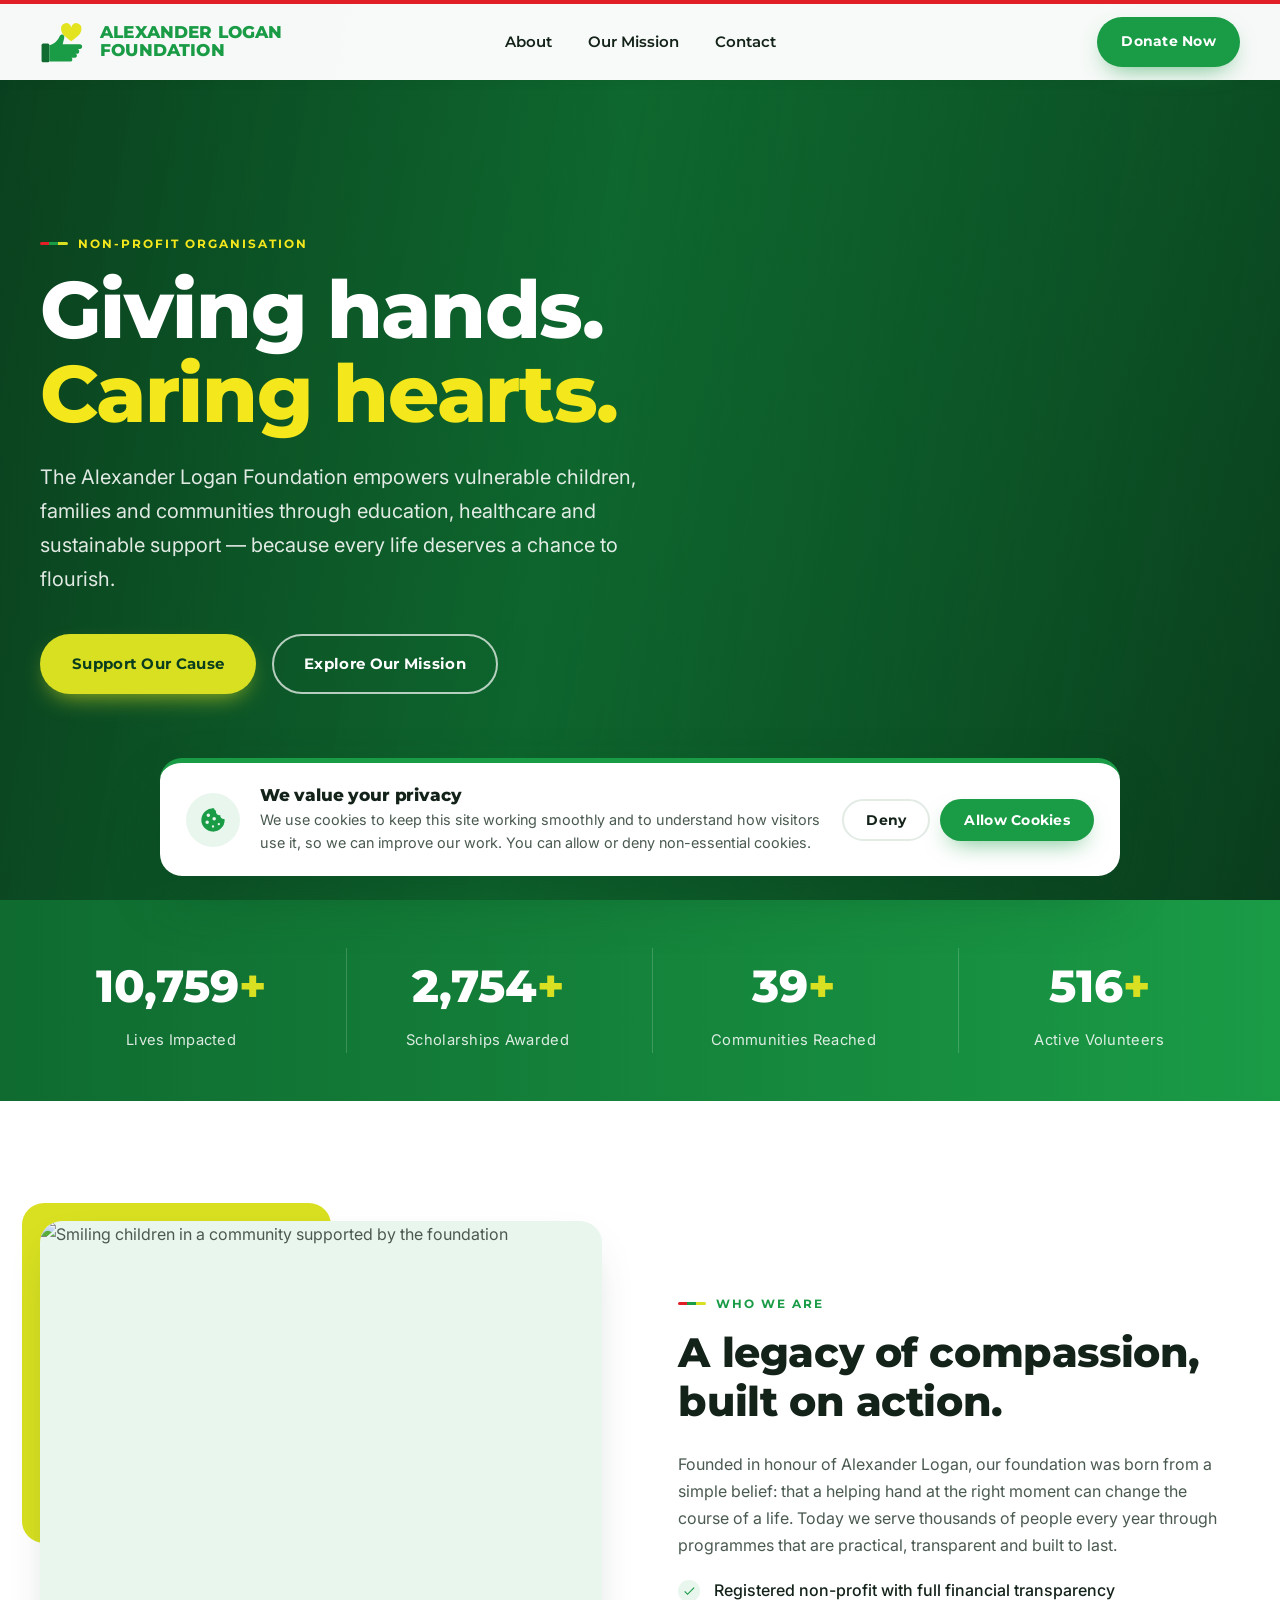
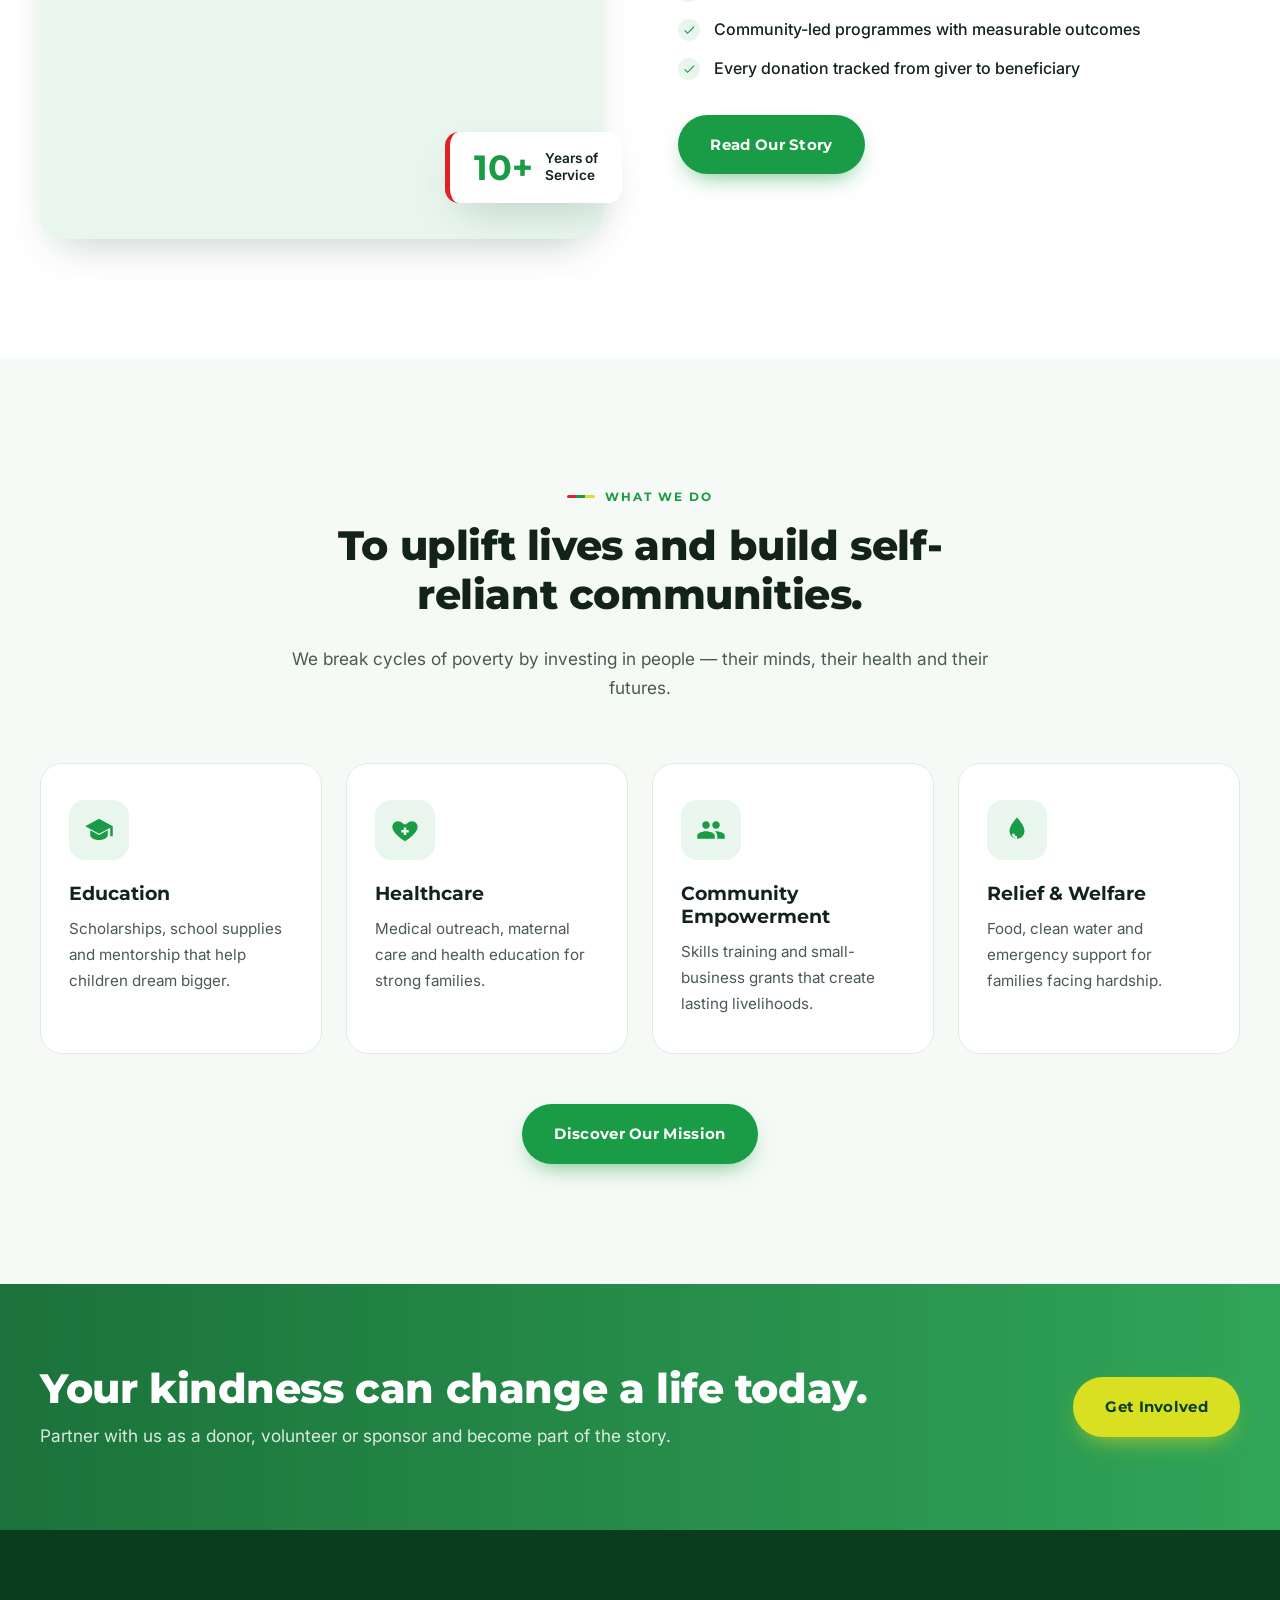
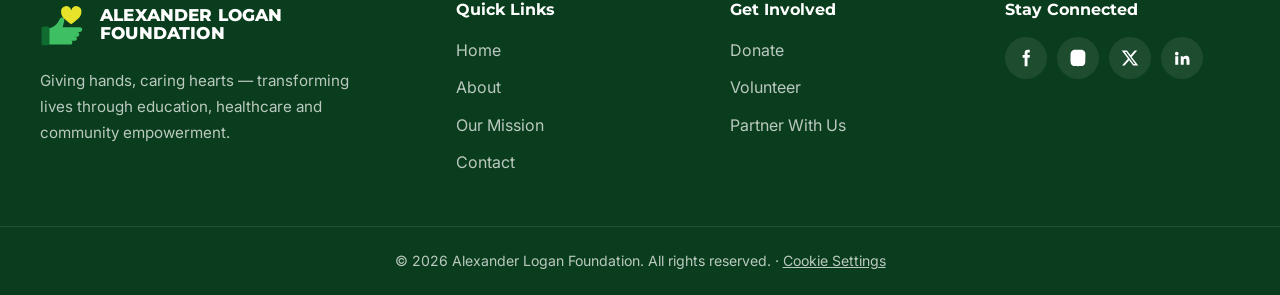
==== index.html @ 8c81e734 "Initial commit: Alexander Logan Foundation website Static NGO site with Home, About, Our Mission, Co" ====
<!DOCTYPE html>
<html lang="en">
<head>
  <meta charset="UTF-8" />
  <meta name="viewport" content="width=device-width, initial-scale=1.0" />
  <title>Alexander Logan Foundation | Giving Hands, Caring Hearts</title>
  <meta name="description" content="The Alexander Logan Foundation is a non-profit organisation committed to transforming lives through education, healthcare, and community empowerment." />
  <meta name="theme-color" content="#1a9b46" />
  <link rel="icon" type="image/svg+xml" href="assets/images/favicon.svg" />
  <link rel="preconnect" href="https://fonts.googleapis.com" />
  <link rel="preconnect" href="https://fonts.gstatic.com" crossorigin />
  <link href="https://fonts.googleapis.com/css2?family=Montserrat:wght@600;700;800&family=Inter:wght@400;500;600&display=swap" rel="stylesheet" />
  <link rel="stylesheet" href="css/style.css" />
</head>
<body>

  <!-- ============ NAVBAR ============ -->
  <header class="navbar" id="navbar">
    <div class="container nav-inner">
      <a href="index.html" class="brand" aria-label="Alexander Logan Foundation home">
        <svg class="brand-mark" viewBox="0 0 64 64" aria-hidden="true">
          <rect x="2" y="34" width="10" height="24" rx="2" fill="#0f6b30"/>
          <path d="M12 36c6-1 10-5 13-11 2-4 7-3 6 2l-2 8h22c4 0 4 6 0 6h-3c3 0 3 6 0 6h-3c3 0 3 5 0 5h-5c2 0 2 5-1 5H12z" fill="#1a9b46"/>
          <path d="M40 31c-9-6-13-10-13-15.5a6.5 6.5 0 0 1 13-2.2 6.5 6.5 0 0 1 13 2.2C53 21 49 25 40 31z" fill="#e3e320"/>
        </svg>
        <span class="brand-text"><span class="brand-line1">Alexander Logan</span><span class="brand-line2">Foundation</span></span>
      </a>
      <nav class="nav-links" id="navLinks" aria-label="Primary">
        <a href="about.html">About</a>
        <a href="mission.html">Our Mission</a>
        <a href="contact.html">Contact</a>
        <a href="donate.html" class="btn btn-primary btn-sm nav-cta nav-cta-mobile">Donate Now</a>
      </nav>
      <div class="nav-actions">
        <a href="donate.html" class="btn btn-primary btn-sm nav-cta">Donate Now</a>
      </div>
      <button class="nav-toggle" id="navToggle" aria-label="Open menu" aria-expanded="false" aria-controls="navLinks">
        <span></span><span></span><span></span>
      </button>
    </div>
  </header>

  <main>
    <!-- ============ HERO (full width) ============ -->
    <section class="hero" id="home">
      <div class="hero-bg" role="img" aria-label="Volunteers joining hands in a community"></div>
      <div class="hero-overlay"></div>
      <div class="container hero-content">
        <span class="eyebrow eyebrow-light">Non-Profit Organisation</span>
        <h1>Giving hands.<br /><span class="highlight">Caring hearts.</span></h1>
        <p class="hero-lead">
          The Alexander Logan Foundation empowers vulnerable children, families and communities
          through education, healthcare and sustainable support — because every life deserves a chance to flourish.
        </p>
        <div class="hero-actions">
          <a href="donate.html" class="btn btn-accent">Support Our Cause</a>
          <a href="mission.html" class="btn btn-ghost">Explore Our Mission</a>
        </div>
      </div>
      <a href="#intro" class="scroll-cue" aria-label="Scroll down"><span></span></a>
    </section>

    <!-- ============ IMPACT STRIP ============ -->
    <section class="impact">
      <div class="container impact-grid">
        <div class="stat"><span class="stat-num" data-count="12500">0</span><span class="stat-plus">+</span><p>Lives Impacted</p></div>
        <div class="stat"><span class="stat-num" data-count="3200">0</span><span class="stat-plus">+</span><p>Scholarships Awarded</p></div>
        <div class="stat"><span class="stat-num" data-count="45">0</span><span class="stat-plus">+</span><p>Communities Reached</p></div>
        <div class="stat"><span class="stat-num" data-count="600">0</span><span class="stat-plus">+</span><p>Active Volunteers</p></div>
      </div>
    </section>

    <!-- ============ ABOUT PREVIEW ============ -->
    <section class="section about" id="intro">
      <div class="container about-grid">
        <div class="about-media reveal">
          <img src="https://images.unsplash.com/photo-1509099836639-18ba1795216d?auto=format&fit=crop&w=1100&q=80" alt="Smiling children in a community supported by the foundation" loading="lazy" />
          <div class="about-badge"><strong>10+</strong><span>Years of<br />Service</span></div>
        </div>
        <div class="about-copy reveal">
          <span class="eyebrow">Who We Are</span>
          <h2>A legacy of compassion, built on action.</h2>
          <p>
            Founded in honour of Alexander Logan, our foundation was born from a simple belief: that a
            helping hand at the right moment can change the course of a life. Today we serve thousands
            of people every year through programmes that are practical, transparent and built to last.
          </p>
          <ul class="checklist">
            <li>Registered non-profit with full financial transparency</li>
            <li>Community-led programmes with measurable outcomes</li>
            <li>Every donation tracked from giver to beneficiary</li>
          </ul>
          <a href="about.html" class="btn btn-primary">Read Our Story</a>
        </div>
      </div>
    </section>

    <!-- ============ MISSION PREVIEW ============ -->
    <section class="section mission">
      <div class="container">
        <div class="section-head reveal">
          <span class="eyebrow">What We Do</span>
          <h2>To uplift lives and build self-reliant communities.</h2>
          <p>We break cycles of poverty by investing in people — their minds, their health and their futures.</p>
        </div>
        <div class="pillars">
          <article class="pillar reveal">
            <div class="pillar-icon"><svg viewBox="0 0 24 24" aria-hidden="true"><path d="M12 3 1 9l11 6 9-4.9V17h2V9L12 3zm-7 9.2V16c0 2.2 3.1 4 7 4s7-1.8 7-4v-3.8l-7 3.8-7-3.8z"/></svg></div>
            <h3>Education</h3>
            <p>Scholarships, school supplies and mentorship that help children dream bigger.</p>
          </article>
          <article class="pillar reveal">
            <div class="pillar-icon"><svg viewBox="0 0 24 24" aria-hidden="true"><path d="M12 21s-7.5-4.6-9.6-9.2C.9 8.5 3 5 6.5 5c2 0 3.5 1.1 4.3 2.4h2.4C14 6.1 15.5 5 17.5 5 21 5 23.1 8.5 21.6 11.8 19.5 16.4 12 21 12 21zm-1-11v2H9v2h2v2h2v-2h2v-2h-2v-2h-2z"/></svg></div>
            <h3>Healthcare</h3>
            <p>Medical outreach, maternal care and health education for strong families.</p>
          </article>
          <article class="pillar reveal">
            <div class="pillar-icon"><svg viewBox="0 0 24 24" aria-hidden="true"><path d="M16 11c1.7 0 3-1.3 3-3s-1.3-3-3-3-3 1.3-3 3 1.3 3 3 3zm-8 0c1.7 0 3-1.3 3-3S9.7 5 8 5 5 6.3 5 8s1.3 3 3 3zm0 2c-2.3 0-7 1.2-7 3.5V19h14v-2.5C15 14.2 10.3 13 8 13zm8 0c-.3 0-.6 0-1 .1 1.2.8 2 1.9 2 3.4V19h6v-2.5c0-2.3-4.7-3.5-7-3.5z"/></svg></div>
            <h3>Community Empowerment</h3>
            <p>Skills training and small-business grants that create lasting livelihoods.</p>
          </article>
          <article class="pillar reveal">
            <div class="pillar-icon"><svg viewBox="0 0 24 24" aria-hidden="true"><path d="M12 2C8 6.5 6 9.9 6 13a6 6 0 0 0 12 0c0-3.1-2-6.5-6-11zm0 17a4 4 0 0 1-4-4h2a2 2 0 0 0 2 2v2z"/></svg></div>
            <h3>Relief &amp; Welfare</h3>
            <p>Food, clean water and emergency support for families facing hardship.</p>
          </article>
        </div>
        <div class="center-action reveal">
          <a href="mission.html" class="btn btn-primary">Discover Our Mission</a>
        </div>
      </div>
    </section>

    <!-- ============ CTA BANNER ============ -->
    <section class="cta-banner">
      <div class="container cta-inner reveal">
        <div>
          <h2>Your kindness can change a life today.</h2>
          <p>Partner with us as a donor, volunteer or sponsor and become part of the story.</p>
        </div>
        <a href="contact.html" class="btn btn-accent">Get Involved</a>
      </div>
    </section>
  </main>

  <!-- ============ FOOTER ============ -->
  <footer class="footer">
    <div class="container footer-grid">
      <div class="footer-brand">
        <a href="index.html" class="brand brand-footer">
          <svg class="brand-mark" viewBox="0 0 64 64" aria-hidden="true">
            <rect x="2" y="34" width="10" height="24" rx="2" fill="#0f6b30"/>
            <path d="M12 36c6-1 10-5 13-11 2-4 7-3 6 2l-2 8h22c4 0 4 6 0 6h-3c3 0 3 6 0 6h-3c3 0 3 5 0 5h-5c2 0 2 5-1 5H12z" fill="#3fbf63"/>
            <path d="M40 31c-9-6-13-10-13-15.5a6.5 6.5 0 0 1 13-2.2 6.5 6.5 0 0 1 13 2.2C53 21 49 25 40 31z" fill="#e6e32a"/>
          </svg>
          <span class="brand-text"><span class="brand-line1">Alexander Logan</span><span class="brand-line2">Foundation</span></span>
        </a>
        <p>Giving hands, caring hearts — transforming lives through education, healthcare and community empowerment.</p>
      </div>
      <div>
        <h4>Quick Links</h4>
        <ul>
          <li><a href="index.html">Home</a></li>
          <li><a href="about.html">About</a></li>
          <li><a href="mission.html">Our Mission</a></li>
          <li><a href="contact.html">Contact</a></li>
        </ul>
      </div>
      <div>
        <h4>Get Involved</h4>
        <ul>
          <li><a href="donate.html">Donate</a></li>
          <li><a href="contact.html">Volunteer</a></li>
          <li><a href="contact.html">Partner With Us</a></li>
        </ul>
      </div>
      <div>
        <h4>Stay Connected</h4>
        <div class="socials">
          <a href="#" aria-label="Facebook"><svg viewBox="0 0 24 24"><path d="M14 8V6c0-.8.2-1.3 1.4-1.3H17V1.2C16.7 1.1 15.6 1 14.4 1 11.9 1 10.2 2.5 10.2 5.3V8H7.5v3.6h2.7V23H14V11.6h2.8l.4-3.6H14z"/></svg></a>
          <a href="#" aria-label="Instagram"><svg viewBox="0 0 24 24"><path d="M12 7a5 5 0 1 0 0 10 5 5 0 0 0 0-10zm0 8.2a3.2 3.2 0 1 1 0-6.4 3.2 3.2 0 0 1 0 6.4zM17.3 5.5a1.2 1.2 0 1 0 0 2.4 1.2 1.2 0 0 0 0-2.4zM21.9 7c-.1-1.6-.4-3-1.6-4.2S17.6 1.2 16 1.1C14.4 1 9.6 1 8 1.1 6.4 1.2 5 1.5 3.8 2.7S2.2 5.4 2.1 7C2 8.6 2 15.4 2.1 17c.1 1.6.4 3 1.6 4.2s2.6 1.5 4.2 1.6c1.6.1 6.4.1 8 0 1.6-.1 3-.4 4.2-1.6s1.5-2.6 1.6-4.2c.1-1.6.1-8.4.2-10z"/></svg></a>
          <a href="#" aria-label="X (Twitter)"><svg viewBox="0 0 24 24"><path d="M18.2 2h3.4l-7.4 8.5L23 22h-6.8l-5.3-7-6.1 7H1.4l7.9-9.1L1 2h7l4.8 6.4L18.2 2zm-1.2 18h1.9L7.1 3.9H5.1L17 20z"/></svg></a>
          <a href="#" aria-label="LinkedIn"><svg viewBox="0 0 24 24"><path d="M4.98 3.5a2.5 2.5 0 1 1 0 5 2.5 2.5 0 0 1 0-5zM3 9.5h4V21H3V9.5zm6.5 0h3.8v1.6h.1c.5-1 1.8-2 3.8-2 4 0 4.8 2.6 4.8 6V21h-4v-5.2c0-1.2 0-2.8-1.7-2.8s-2 1.3-2 2.7V21h-4V9.5z"/></svg></a>
        </div>
      </div>
    </div>
    <div class="footer-bottom">
      <div class="container"><p>&copy; <span id="year"></span> Alexander Logan Foundation. All rights reserved.</p></div>
    </div>
  </footer>

  <script src="js/main.js"></script>
</body>
</html>
---- css/style.css ----
/* =========================================================
   Alexander Logan Foundation — brand stylesheet
   Brand: green (hand), lime-yellow (heart), red (accent)
   ========================================================= */
:root {
  --green: #1a9b46;
  --green-dark: #0f6b30;
  --green-deep: #0a3d1d;
  --green-soft: #e9f6ee;
  --lime: #d9e021;
  --lime-bright: #f4e81c;
  --red: #e01f26;

  --ink: #14231a;
  --text: #4a5a50;
  --muted: #7b8a80;
  --line: #e3ebe5;
  --bg: #ffffff;
  --bg-alt: #f6faf7;

  --radius: 14px;
  --radius-lg: 22px;
  --shadow-sm: 0 2px 10px rgba(10, 61, 29, .06);
  --shadow: 0 18px 45px -18px rgba(10, 61, 29, .28);

  --font-head: "Montserrat", system-ui, sans-serif;
  --font-body: "Inter", system-ui, sans-serif;
  --nav-h: 80px;
}

*,
*::before,
*::after { box-sizing: border-box; }

html { scroll-behavior: smooth; scroll-padding-top: var(--nav-h); }

body {
  margin: 0;
  font-family: var(--font-body);
  font-size: 1rem;
  line-height: 1.7;
  color: var(--text);
  background: var(--bg);
  -webkit-font-smoothing: antialiased;
  overflow-x: hidden;
}

img { max-width: 100%; display: block; }
a { color: inherit; text-decoration: none; }

h1, h2, h3, h4 {
  font-family: var(--font-head);
  color: var(--ink);
  line-height: 1.2;
  margin: 0 0 .6em;
}
h2 { font-size: clamp(1.8rem, 3.2vw, 2.6rem); font-weight: 800; letter-spacing: -.01em; }
h3 { font-size: 1.2rem; font-weight: 700; }
p { margin: 0 0 1.1em; }

.container { width: min(1200px, 100% - 40px); margin-inline: auto; }

.section { padding: clamp(70px, 10vw, 120px) 0; }

.eyebrow {
  display: inline-flex;
  align-items: center;
  gap: 10px;
  font-family: var(--font-head);
  font-size: .78rem;
  font-weight: 700;
  letter-spacing: .16em;
  text-transform: uppercase;
  color: var(--green);
  margin-bottom: 14px;
}
.eyebrow::before {
  content: "";
  width: 28px; height: 3px;
  border-radius: 3px;
  background: linear-gradient(90deg, var(--red) 0 33%, var(--green) 33% 66%, var(--lime) 66%);
}
.eyebrow-light { color: var(--lime-bright); }

/* ---------- Buttons ---------- */
.btn {
  display: inline-flex;
  align-items: center;
  justify-content: center;
  gap: 8px;
  padding: 15px 30px;
  border-radius: 50px;
  font-family: var(--font-head);
  font-weight: 700;
  font-size: .95rem;
  letter-spacing: .02em;
  border: 2px solid transparent;
  cursor: pointer;
  transition: transform .2s ease, box-shadow .2s ease, background .2s ease, color .2s ease;
}
.btn:hover { transform: translateY(-2px); }
.btn-primary { background: var(--green); color: #fff; box-shadow: 0 10px 24px -10px rgba(26,155,70,.7); }
.btn-primary:hover { background: var(--green-dark); }
.btn-accent { background: var(--lime); color: var(--green-deep); box-shadow: 0 10px 24px -10px rgba(217,224,33,.8); }
.btn-accent:hover { background: var(--lime-bright); }
.btn-ghost { border-color: rgba(255,255,255,.7); color: #fff; }
.btn-ghost:hover { background: #fff; color: var(--green-dark); }
.btn-sm { padding: 11px 22px; font-size: .85rem; }
.btn-block { width: 100%; }

/* ---------- Navbar ---------- */
.navbar {
  position: fixed;
  inset: 0 0 auto 0;
  z-index: 100;
  height: var(--nav-h);
  background: rgba(255,255,255,.97);
  border-top: 4px solid var(--red);
  box-shadow: var(--shadow-sm);
  transition: height .3s ease, box-shadow .3s ease;
}
.navbar.scrolled { --nav-h: 70px; box-shadow: 0 6px 24px rgba(10,61,29,.1); }
.nav-inner {
  height: 100%;
  display: grid;
  grid-template-columns: 1fr auto 1fr;
  align-items: center;
  gap: 24px;
}
.nav-inner .brand { justify-self: start; }
.nav-actions { justify-self: end; display: flex; align-items: center; }
.nav-cta-mobile { display: none; }

.brand { display: flex; align-items: center; gap: 10px; }
.brand-mark { width: 50px; height: 50px; flex-shrink: 0; }
.brand-text { display: flex; flex-direction: column; line-height: 1.05; }
.brand-line1, .brand-line2 {
  font-family: var(--font-head);
  font-weight: 800;
  text-transform: uppercase;
  color: var(--green);
  letter-spacing: .01em;
}
.brand-line1 { font-size: 1.05rem; }
.brand-line2 { font-size: 1.05rem; }

.nav-links { display: flex; align-items: center; gap: 36px; }
.nav-links a:not(.btn) {
  position: relative;
  font-family: var(--font-head);
  font-weight: 600;
  font-size: .95rem;
  color: var(--ink);
  padding: 6px 0;
  transition: color .2s ease;
}
.nav-links a:not(.btn)::after {
  content: "";
  position: absolute;
  left: 0; bottom: -2px;
  width: 100%; height: 3px;
  border-radius: 3px;
  background: var(--lime);
  transform: scaleX(0);
  transform-origin: left;
  transition: transform .25s ease;
}
.nav-links a:not(.btn):hover,
.nav-links a.active { color: var(--green); }
.nav-links a:not(.btn):hover::after,
.nav-links a.active::after { transform: scaleX(1); }

.nav-toggle {
  display: none;
  width: 44px; height: 44px;
  border: 0;
  background: transparent;
  cursor: pointer;
  flex-direction: column;
  justify-content: center;
  gap: 6px;
  padding: 10px;
}
.nav-toggle span {
  display: block;
  height: 2.5px;
  border-radius: 2px;
  background: var(--green-dark);
  transition: transform .3s ease, opacity .3s ease;
}
.nav-toggle.open span:nth-child(1) { transform: translateY(8.5px) rotate(45deg); }
.nav-toggle.open span:nth-child(2) { opacity: 0; }
.nav-toggle.open span:nth-child(3) { transform: translateY(-8.5px) rotate(-45deg); }

/* ---------- Hero (full width) ---------- */
.hero {
  position: relative;
  width: 100%;
  min-height: 100vh;
  min-height: 100svh;
  display: flex;
  align-items: center;
  padding: calc(var(--nav-h) + 40px) 0 100px;
  overflow: hidden;
  color: #fff;
  background: var(--green-deep);
}
.hero-bg {
  position: absolute;
  inset: 0;
  background:
    url("https://images.unsplash.com/photo-1488521787991-ed7bbaae773c?auto=format&fit=crop&w=2000&q=80") center / cover no-repeat,
    linear-gradient(135deg, var(--green-dark), var(--green-deep));
  transform: scale(1.06);
  animation: heroZoom 18s ease-out forwards;
}
@keyframes heroZoom { to { transform: scale(1); } }
.hero-overlay {
  position: absolute;
  inset: 0;
  background:
    linear-gradient(100deg, rgba(10,61,29,.94) 0%, rgba(15,107,48,.78) 45%, rgba(10,61,29,.35) 100%);
}
.hero-content { position: relative; z-index: 2; max-width: 1200px; }
.hero h1 {
  color: #fff;
  font-size: clamp(2.6rem, 6.5vw, 5rem);
  font-weight: 800;
  letter-spacing: -.02em;
  line-height: 1.05;
  margin-bottom: 24px;
  max-width: 14ch;
}
.hero .highlight {
  color: var(--lime-bright);
}
.hero-lead {
  font-size: clamp(1.05rem, 1.6vw, 1.25rem);
  max-width: 600px;
  color: rgba(255,255,255,.88);
  margin-bottom: 38px;
}
.hero-actions { display: flex; flex-wrap: wrap; gap: 16px; }

.scroll-cue {
  position: absolute;
  bottom: 30px; left: 50%;
  transform: translateX(-50%);
  z-index: 2;
  width: 28px; height: 46px;
  border: 2px solid rgba(255,255,255,.7);
  border-radius: 20px;
}
.scroll-cue span {
  position: absolute;
  top: 8px; left: 50%;
  width: 4px; height: 8px;
  margin-left: -2px;
  border-radius: 4px;
  background: var(--lime);
  animation: scrollDot 1.8s infinite;
}
@keyframes scrollDot {
  0% { opacity: 0; transform: translateY(0); }
  40% { opacity: 1; }
  100% { opacity: 0; transform: translateY(16px); }
}

/* ---------- Impact strip ---------- */
.impact {
  background: var(--green);
  background-image: linear-gradient(90deg, var(--green-dark), var(--green));
  color: #fff;
  padding: 48px 0;
}
.impact-grid { display: grid; grid-template-columns: repeat(4, 1fr); gap: 24px; text-align: center; }
.stat-num, .stat-plus {
  font-family: var(--font-head);
  font-weight: 800;
  font-size: clamp(2rem, 4vw, 2.8rem);
  color: #fff;
}
.stat-plus { color: var(--lime); }
.stat p { margin: 4px 0 0; font-size: .92rem; color: rgba(255,255,255,.85); letter-spacing: .02em; }
.stat + .stat { border-left: 1px solid rgba(255,255,255,.18); }

/* ---------- About ---------- */
.about-grid {
  display: grid;
  grid-template-columns: 1fr 1fr;
  gap: clamp(40px, 6vw, 90px);
  align-items: center;
}
.about-media { position: relative; }
.about-media img {
  width: 100%;
  aspect-ratio: 4 / 4.4;
  object-fit: cover;
  border-radius: var(--radius-lg);
  box-shadow: var(--shadow);
  background: var(--green-soft);
}
.about-media::before {
  content: "";
  position: absolute;
  inset: -18px auto auto -18px;
  width: 55%; height: 55%;
  border-radius: var(--radius-lg);
  background: var(--lime);
  z-index: -1;
}
.about-badge {
  position: absolute;
  right: -20px; bottom: 36px;
  display: flex;
  align-items: center;
  gap: 12px;
  padding: 18px 24px;
  background: #fff;
  border-radius: var(--radius);
  box-shadow: var(--shadow);
  border-left: 5px solid var(--red);
}
.about-badge strong { font-family: var(--font-head); font-size: 2.2rem; color: var(--green); line-height: 1; }
.about-badge span { font-size: .85rem; font-weight: 600; color: var(--ink); line-height: 1.3; }

.checklist { list-style: none; padding: 0; margin: 8px 0 32px; }
.checklist li {
  position: relative;
  padding-left: 36px;
  margin-bottom: 12px;
  color: var(--ink);
  font-weight: 500;
}
.checklist li::before {
  content: "";
  position: absolute;
  left: 0; top: 3px;
  width: 22px; height: 22px;
  border-radius: 50%;
  background: var(--green-soft) url("data:image/svg+xml,%3Csvg xmlns='http://www.w3.org/2000/svg' viewBox='0 0 24 24'%3E%3Cpath fill='%231a9b46' d='M9.5 16.2 5.3 12l-1.4 1.4 5.6 5.6 12-12-1.4-1.4z'/%3E%3C/svg%3E") center / 14px no-repeat;
}

/* ---------- Mission ---------- */
.mission { background: var(--bg-alt); }
.section-head { max-width: 720px; margin: 0 auto 60px; text-align: center; }
.section-head .eyebrow { justify-content: center; }
.section-head p { font-size: 1.08rem; }

.pillars { display: grid; grid-template-columns: repeat(4, 1fr); gap: 24px; }
.pillar {
  position: relative;
  padding: 36px 28px;
  background: #fff;
  border: 1px solid var(--line);
  border-radius: var(--radius-lg);
  transition: transform .3s ease, box-shadow .3s ease, border-color .3s ease;
  overflow: hidden;
}
.pillar::after {
  content: "";
  position: absolute;
  left: 0; right: 0; bottom: 0;
  height: 4px;
  background: linear-gradient(90deg, var(--green), var(--lime));
  transform: scaleX(0);
  transform-origin: left;
  transition: transform .35s ease;
}
.pillar:hover { transform: translateY(-8px); box-shadow: var(--shadow); border-color: transparent; }
.pillar:hover::after { transform: scaleX(1); }
.pillar-icon {
  width: 60px; height: 60px;
  display: grid;
  place-items: center;
  border-radius: 16px;
  background: var(--green-soft);
  margin-bottom: 22px;
  transition: background .3s ease;
}
.pillar-icon svg { width: 30px; height: 30px; fill: var(--green); transition: fill .3s ease; }
.pillar:hover .pillar-icon { background: var(--green); }
.pillar:hover .pillar-icon svg { fill: var(--lime); }
.pillar p { margin: 0; font-size: .95rem; }

.vision {
  margin-top: 60px;
  display: grid;
  grid-template-columns: 1fr auto 1fr;
  gap: 40px;
  align-items: center;
  padding: 44px 50px;
  border-radius: var(--radius-lg);
  background: var(--green-deep);
  background-image: radial-gradient(circle at 100% 0%, rgba(217,224,33,.18), transparent 50%);
  color: rgba(255,255,255,.85);
}
.vision h4 { color: var(--lime); font-size: 1.05rem; text-transform: uppercase; letter-spacing: .1em; }
.vision p { margin: 0; font-size: 1.1rem; }
.vision-divider { width: 1px; height: 80px; background: rgba(255,255,255,.2); }

/* ---------- CTA banner ---------- */
.cta-banner {
  position: relative;
  padding: 80px 0;
  background:
    linear-gradient(90deg, rgba(15,107,48,.95), rgba(26,155,70,.9)),
    url("https://images.unsplash.com/photo-1593113598332-cd288d649433?auto=format&fit=crop&w=1800&q=80") center / cover;
  color: #fff;
}
.cta-inner { display: flex; align-items: center; justify-content: space-between; gap: 30px; }
.cta-banner h2 { color: #fff; margin-bottom: 8px; }
.cta-banner p { margin: 0; color: rgba(255,255,255,.85); font-size: 1.08rem; }

/* ---------- Contact ---------- */
.contact-grid {
  display: grid;
  grid-template-columns: 1fr 1.1fr;
  gap: clamp(40px, 6vw, 80px);
  align-items: start;
}
.info-list { list-style: none; padding: 0; margin: 30px 0 0; display: grid; gap: 22px; }
.info-list li { display: flex; gap: 18px; align-items: flex-start; }
.info-icon {
  flex-shrink: 0;
  width: 52px; height: 52px;
  display: grid;
  place-items: center;
  border-radius: 14px;
  background: var(--green-soft);
}
.info-icon svg { width: 24px; height: 24px; fill: var(--green); }
.info-list strong { display: block; font-family: var(--font-head); color: var(--ink); }
.info-list a, .info-list span { color: var(--text); word-break: break-word; }
.info-list a:hover { color: var(--green); }

.contact-form {
  padding: clamp(28px, 4vw, 44px);
  background: #fff;
  border-radius: var(--radius-lg);
  box-shadow: var(--shadow);
  border-top: 5px solid var(--green);
}
.contact-form h3 { font-size: 1.4rem; margin-bottom: 24px; }
.form-row { display: grid; grid-template-columns: 1fr 1fr; gap: 18px; }
.field { margin-bottom: 18px; }
.field label {
  display: block;
  margin-bottom: 7px;
  font-size: .85rem;
  font-weight: 600;
  color: var(--ink);
}
.field input,
.field select,
.field textarea {
  width: 100%;
  padding: 14px 16px;
  font: inherit;
  font-size: .95rem;
  color: var(--ink);
  background: var(--bg-alt);
  border: 1.5px solid var(--line);
  border-radius: 10px;
  transition: border-color .2s ease, box-shadow .2s ease, background .2s ease;
}
.field textarea { resize: vertical; }
.field input:focus,
.field select:focus,
.field textarea:focus {
  outline: none;
  border-color: var(--green);
  background: #fff;
  box-shadow: 0 0 0 4px rgba(26,155,70,.12);
}
.field.error input,
.field.error textarea { border-color: var(--red); box-shadow: 0 0 0 4px rgba(224,31,38,.1); }
.form-status { margin: 14px 0 0; font-size: .92rem; font-weight: 600; text-align: center; min-height: 1.4em; }
.form-status.success { color: var(--green); }
.form-status.fail { color: var(--red); }

/* ---------- Footer ---------- */
.footer { background: var(--green-deep); color: rgba(255,255,255,.72); padding-top: 70px; }
.footer-grid {
  display: grid;
  grid-template-columns: 1.6fr 1fr 1fr 1fr;
  gap: 40px;
  padding-bottom: 50px;
}
.brand-footer .brand-line1,
.brand-footer .brand-line2 { color: #fff; }
.footer-brand p { margin-top: 18px; max-width: 320px; font-size: .95rem; }
.footer h4 { color: #fff; font-size: 1rem; margin-bottom: 18px; }
.footer ul { list-style: none; padding: 0; margin: 0; display: grid; gap: 10px; }
.footer ul a { transition: color .2s ease; }
.footer ul a:hover { color: var(--lime); }
.socials { display: flex; gap: 10px; }
.socials a {
  width: 42px; height: 42px;
  display: grid;
  place-items: center;
  border-radius: 50%;
  background: rgba(255,255,255,.08);
  transition: background .2s ease, transform .2s ease;
}
.socials svg { width: 18px; height: 18px; fill: #fff; }
.socials a:hover { background: var(--green); transform: translateY(-3px); }
.footer-bottom { border-top: 1px solid rgba(255,255,255,.1); padding: 22px 0; font-size: .88rem; text-align: center; }
.footer-bottom p { margin: 0; }

/* ---------- Shared helpers ---------- */
.bg-alt { background: var(--bg-alt); }
.section-tight { padding: clamp(50px, 7vw, 80px) 0; }
.center-action { text-align: center; margin-top: 50px; }

/* ---------- Page hero (subpages, full width) ---------- */
.page-hero {
  position: relative;
  width: 100%;
  min-height: 62vh;
  display: flex;
  align-items: center;
  padding: calc(var(--nav-h) + 60px) 0 80px;
  color: #fff;
  background:
    linear-gradient(100deg, rgba(10,61,29,.93) 0%, rgba(15,107,48,.8) 50%, rgba(10,61,29,.45) 100%),
    var(--hero-img, none) center / cover no-repeat,
    var(--green-deep);
  overflow: hidden;
}
.page-hero::after {
  content: "";
  position: absolute;
  left: 0; right: 0; bottom: 0;
  height: 6px;
  background: linear-gradient(90deg, var(--green) 0 50%, var(--lime) 50% 85%, var(--red) 85%);
}
.page-hero-content { position: relative; }
.page-hero h1 {
  color: #fff;
  font-size: clamp(2.4rem, 5.5vw, 4.2rem);
  font-weight: 800;
  letter-spacing: -.02em;
  margin-bottom: 14px;
}
.page-hero p { max-width: 620px; font-size: clamp(1.05rem, 1.6vw, 1.2rem); color: rgba(255,255,255,.88); margin: 0; }
.breadcrumb {
  display: flex;
  gap: 10px;
  margin-bottom: 18px;
  font-family: var(--font-head);
  font-size: .85rem;
  font-weight: 600;
  letter-spacing: .04em;
  color: rgba(255,255,255,.7);
}
.breadcrumb a { color: var(--lime-bright); }
.breadcrumb a:hover { text-decoration: underline; }

/* ---------- Timeline (About) ---------- */
.timeline {
  list-style: none;
  margin: 0 auto;
  padding: 0;
  max-width: 820px;
  position: relative;
}
.timeline::before {
  content: "";
  position: absolute;
  top: 8px; bottom: 8px; left: 11px;
  width: 3px;
  border-radius: 3px;
  background: linear-gradient(var(--green), var(--lime));
}
.timeline li { position: relative; padding: 0 0 40px 56px; }
.timeline li:last-child { padding-bottom: 0; }
.timeline li::before {
  content: "";
  position: absolute;
  left: 2px; top: 4px;
  width: 21px; height: 21px;
  border-radius: 50%;
  background: #fff;
  border: 5px solid var(--green);
  box-sizing: border-box;
}
.timeline-year {
  display: inline-block;
  padding: 3px 14px;
  margin-bottom: 10px;
  border-radius: 50px;
  background: var(--lime);
  color: var(--green-deep);
  font-family: var(--font-head);
  font-weight: 800;
  font-size: .82rem;
}
.timeline h3 { margin-bottom: 6px; }
.timeline p { margin: 0; }

/* ---------- Legacy (About) ---------- */
.legacy-grid {
  display: grid;
  grid-template-columns: 1.3fr 1fr;
  gap: clamp(40px, 6vw, 80px);
  align-items: center;
}
.legacy-quote {
  position: relative;
  margin: 0;
  padding: 50px 40px 40px;
  border-radius: var(--radius-lg);
  background: var(--green-deep);
  background-image: radial-gradient(circle at 100% 0%, rgba(217,224,33,.22), transparent 55%);
  color: #fff;
  box-shadow: var(--shadow);
}
.quote-mark { width: 54px; height: 54px; fill: var(--lime); margin-bottom: 16px; }
.legacy-quote blockquote {
  margin: 0 0 26px;
  font-family: var(--font-head);
  font-weight: 700;
  font-size: clamp(1.15rem, 2vw, 1.45rem);
  line-height: 1.5;
}
.legacy-quote figcaption { padding-top: 20px; border-top: 1px solid rgba(255,255,255,.18); }
.legacy-quote figcaption strong { display: block; color: var(--lime); font-family: var(--font-head); }
.legacy-quote figcaption span { font-size: .9rem; color: rgba(255,255,255,.75); }

/* ---------- Journey (About, detailed timeline) ---------- */
.journey {
  list-style: none;
  margin: 0;
  padding: 0;
  position: relative;
}
.journey::before {
  content: "";
  position: absolute;
  top: 0; bottom: 0; left: 50%;
  width: 3px;
  margin-left: -1.5px;
  border-radius: 3px;
  background: linear-gradient(var(--green), var(--lime));
}
.journey-item {
  position: relative;
  width: 50%;
  padding: 0 56px 56px 0;
}
.journey-item:nth-child(even) { margin-left: 50%; padding: 0 0 56px 56px; }
.journey-item:last-child { padding-bottom: 0; }
.journey-dot {
  position: absolute;
  top: 28px; right: -13px;
  width: 26px; height: 26px;
  border-radius: 50%;
  background: #fff;
  border: 6px solid var(--green);
  box-shadow: 0 0 0 6px var(--bg-alt);
  z-index: 1;
}
.journey-item:nth-child(even) .journey-dot { right: auto; left: -13px; }
.journey-dot-now { border-color: var(--red); }
.journey-card {
  position: relative;
  background: #fff;
  border-radius: var(--radius-lg);
  box-shadow: var(--shadow-sm);
  overflow: hidden;
  transition: transform .3s ease, box-shadow .3s ease;
}
.journey-card:hover { transform: translateY(-4px); box-shadow: var(--shadow); }
.journey-card img {
  width: 100%;
  aspect-ratio: 16 / 8;
  object-fit: cover;
  background: var(--green-soft);
}
.journey-body { padding: 28px 30px 30px; }
.journey-body h3 { font-size: 1.3rem; margin-bottom: 10px; }
.journey-body p { font-size: .97rem; }
.journey-card-now { border: 2px solid var(--green); }
.journey-facts {
  list-style: none;
  display: flex;
  flex-wrap: wrap;
  gap: 10px;
  padding: 0;
  margin: 18px 0 0;
}
.journey-facts li {
  padding: 8px 14px;
  border-radius: 10px;
  background: var(--green-soft);
  font-size: .85rem;
  color: var(--ink);
}
.journey-facts strong { color: var(--green); font-family: var(--font-head); margin-right: 4px; }

/* ---------- Voices (About) ---------- */
.voices-grid { display: grid; grid-template-columns: repeat(3, 1fr); gap: 24px; }
.voice-card {
  margin: 0;
  display: flex;
  flex-direction: column;
  justify-content: space-between;
  gap: 24px;
  padding: 34px 30px;
  border-radius: var(--radius-lg);
  background: var(--bg-alt);
  border-left: 5px solid var(--lime);
}
.voice-card blockquote { margin: 0; font-size: 1.02rem; font-style: italic; color: var(--ink); }
.voice-card figcaption { display: flex; align-items: center; gap: 14px; font-size: .88rem; }
.voice-card figcaption strong { display: block; font-family: var(--font-head); color: var(--ink); font-size: .98rem; }
.voice-avatar {
  flex-shrink: 0;
  width: 48px; height: 48px;
  display: grid;
  place-items: center;
  border-radius: 50%;
  background: var(--green);
  color: var(--lime);
  font-family: var(--font-head);
  font-weight: 800;
}

/* ---------- Values & team (About) ---------- */
.values-grid, .team-grid { display: grid; grid-template-columns: repeat(4, 1fr); gap: 24px; }
.value-card {
  padding: 34px 28px;
  border-radius: var(--radius-lg);
  background: #fff;
  border: 1px solid var(--line);
  border-top: 4px solid var(--green);
  transition: transform .3s ease, box-shadow .3s ease;
}
.value-card:hover { transform: translateY(-6px); box-shadow: var(--shadow); }
.value-num { display: block; font-family: var(--font-head); font-weight: 800; font-size: 2rem; color: var(--lime); -webkit-text-stroke: 1px var(--green); margin-bottom: 10px; }
.value-card p { margin: 0; font-size: .95rem; }

.team-card {
  text-align: center;
  padding: 36px 24px;
  background: #fff;
  border-radius: var(--radius-lg);
  box-shadow: var(--shadow-sm);
  transition: transform .3s ease, box-shadow .3s ease;
}
.team-card:hover { transform: translateY(-6px); box-shadow: var(--shadow); }
.team-avatar {
  width: 110px; height: 110px;
  margin: 0 auto 20px;
  display: grid;
  place-items: center;
  border-radius: 50%;
  background: linear-gradient(135deg, var(--green), var(--green-dark));
  border: 5px solid var(--lime);
  color: #fff;
  font-family: var(--font-head);
  font-weight: 800;
  font-size: 1.6rem;
}
.team-card h3 { margin-bottom: 4px; }
.team-role { font-size: .9rem; color: var(--green); font-weight: 600; }

/* ---------- Mission page ---------- */
.statement { max-width: 900px; margin: 0 auto; text-align: center; }
.statement .eyebrow { justify-content: center; }
.statement blockquote {
  margin: 0;
  font-family: var(--font-head);
  font-weight: 700;
  font-size: clamp(1.4rem, 2.8vw, 2.1rem);
  line-height: 1.4;
  color: var(--ink);
}

.program {
  display: grid;
  grid-template-columns: 1fr 1fr;
  gap: clamp(30px, 5vw, 70px);
  align-items: center;
  margin-bottom: 80px;
}
.program:last-child { margin-bottom: 0; }
.program img {
  width: 100%;
  aspect-ratio: 4 / 3;
  object-fit: cover;
  border-radius: var(--radius-lg);
  box-shadow: var(--shadow);
  background: var(--green-soft);
}
.program-reverse img { order: 2; }
.program-tag {
  display: inline-block;
  margin-bottom: 12px;
  font-family: var(--font-head);
  font-weight: 700;
  font-size: .8rem;
  letter-spacing: .12em;
  text-transform: uppercase;
  color: var(--green);
}
.program h3 { font-size: clamp(1.4rem, 2.4vw, 1.9rem); font-weight: 800; }
.program .checklist { margin-bottom: 0; }

.steps { display: grid; grid-template-columns: repeat(4, 1fr); gap: 24px; counter-reset: step; }
.step { position: relative; padding: 34px 26px; border-radius: var(--radius-lg); background: var(--bg-alt); }
.step-num {
  display: grid;
  place-items: center;
  width: 52px; height: 52px;
  margin-bottom: 18px;
  border-radius: 50%;
  background: var(--green);
  color: var(--lime);
  font-family: var(--font-head);
  font-weight: 800;
  font-size: 1.3rem;
}
.step p { margin: 0; font-size: .95rem; }

/* ---------- Contact page ---------- */
.help-grid { display: grid; grid-template-columns: repeat(3, 1fr); gap: 24px; }
.help-card {
  padding: 34px 30px;
  border-radius: var(--radius-lg);
  border: 1px solid var(--line);
  background: #fff;
  transition: transform .3s ease, box-shadow .3s ease;
}
.help-card:hover { transform: translateY(-6px); box-shadow: var(--shadow); }
.help-card:hover .pillar-icon { background: var(--green); }
.help-card:hover .pillar-icon svg { fill: var(--lime); }
.help-card p { margin: 0; }

.faq-wrap { max-width: 860px; }
.faq details {
  border: 1px solid var(--line);
  border-radius: var(--radius);
  background: #fff;
  margin-bottom: 14px;
  transition: border-color .2s ease, box-shadow .2s ease;
}
.faq details[open] { border-color: var(--green); box-shadow: var(--shadow-sm); }
.faq summary {
  position: relative;
  padding: 20px 60px 20px 24px;
  cursor: pointer;
  list-style: none;
  font-family: var(--font-head);
  font-weight: 700;
  color: var(--ink);
}
.faq summary::-webkit-details-marker { display: none; }
.faq summary::after {
  content: "+";
  position: absolute;
  right: 22px; top: 50%;
  transform: translateY(-50%);
  width: 28px; height: 28px;
  display: grid;
  place-items: center;
  border-radius: 50%;
  background: var(--green-soft);
  color: var(--green);
  font-size: 1.2rem;
}
.faq details[open] summary::after { content: "–"; background: var(--green); color: var(--lime); }
.faq details p { padding: 0 24px 20px; margin: 0; }

/* ---------- Donate page ---------- */
.tiers { display: grid; grid-template-columns: repeat(4, 1fr); gap: 24px; }
.tier {
  position: relative;
  padding: 34px 28px;
  text-align: center;
  border-radius: var(--radius-lg);
  background: #fff;
  border: 1px solid var(--line);
  transition: transform .3s ease, box-shadow .3s ease;
}
.tier:hover { transform: translateY(-6px); box-shadow: var(--shadow); }
.tier-amount {
  display: block;
  margin-bottom: 10px;
  font-family: var(--font-head);
  font-weight: 800;
  font-size: 2.4rem;
  color: var(--green);
}
.tier p { margin: 0; font-size: .95rem; }
.tier-featured { background: var(--green); border-color: var(--green); color: rgba(255,255,255,.9); }
.tier-featured .tier-amount { color: var(--lime); }
.tier-badge {
  position: absolute;
  top: -13px; left: 50%;
  transform: translateX(-50%);
  padding: 4px 14px;
  border-radius: 50px;
  background: var(--red);
  color: #fff;
  font-family: var(--font-head);
  font-weight: 700;
  font-size: .72rem;
  letter-spacing: .08em;
  text-transform: uppercase;
  white-space: nowrap;
}

.accounts { display: grid; grid-template-columns: 1fr 1fr; gap: 28px; align-items: start; }
.account-card {
  background: #fff;
  border-radius: var(--radius-lg);
  box-shadow: var(--shadow);
  overflow: hidden;
  border-top: 5px solid var(--green);
}
.account-head {
  display: flex;
  align-items: center;
  gap: 16px;
  padding: 26px 30px;
  background: var(--green-deep);
  background-image: radial-gradient(circle at 100% 0%, rgba(217,224,33,.2), transparent 55%);
}
.account-head h3 { color: #fff; margin: 0 0 2px; }
.account-head span { font-size: .88rem; color: rgba(255,255,255,.75); }
.account-icon {
  flex-shrink: 0;
  width: 50px; height: 50px;
  display: grid;
  place-items: center;
  border-radius: 14px;
  background: rgba(217,224,33,.15);
}
.account-icon svg { width: 26px; height: 26px; fill: var(--lime); }
.account-details { margin: 0; padding: 10px 30px 26px; }
.account-details > div { padding: 16px 0; border-bottom: 1px dashed var(--line); }
.account-details > div:last-child { border-bottom: 0; }
.account-details dt {
  font-size: .75rem;
  font-weight: 600;
  letter-spacing: .1em;
  text-transform: uppercase;
  color: var(--muted);
  margin-bottom: 4px;
}
.account-details dd {
  margin: 0;
  display: flex;
  align-items: center;
  justify-content: space-between;
  gap: 12px;
  font-family: var(--font-head);
  font-weight: 700;
  color: var(--ink);
  word-break: break-word;
}
.account-number dd span { font-size: 1.6rem; letter-spacing: .08em; color: var(--green); }
.copy-btn {
  flex-shrink: 0;
  padding: 7px 16px;
  border: 1.5px solid var(--green);
  border-radius: 50px;
  background: transparent;
  color: var(--green);
  font-family: var(--font-head);
  font-weight: 700;
  font-size: .78rem;
  cursor: pointer;
  transition: background .2s ease, color .2s ease;
}
.copy-btn:hover { background: var(--green); color: #fff; }
.copy-btn.copied { background: var(--green); border-color: var(--green); color: var(--lime); }

.notice {
  display: flex;
  gap: 16px;
  align-items: flex-start;
  margin-top: 32px;
  padding: 22px 26px;
  border-radius: var(--radius);
  background: #fff;
  border-left: 5px solid var(--red);
  box-shadow: var(--shadow-sm);
}
.notice svg { flex-shrink: 0; width: 28px; height: 28px; fill: var(--green); }
.notice p { margin: 0; font-size: .95rem; }

.steps-vertical { grid-template-columns: 1fr !important; gap: 14px; margin-top: 28px; }
.steps-vertical .step { display: flex; gap: 18px; align-items: flex-start; padding: 22px 24px; }
.steps-vertical .step-num { margin-bottom: 0; flex-shrink: 0; width: 44px; height: 44px; font-size: 1.1rem; }
.steps-vertical h3 { margin-bottom: 4px; font-size: 1.05rem; }

/* ---------- Donation progress steps ---------- */
.progress {
  list-style: none;
  display: flex;
  justify-content: center;
  gap: 0;
  padding: 0;
  margin: 0 auto 56px;
  max-width: 640px;
}
.progress li {
  position: relative;
  flex: 1;
  display: flex;
  flex-direction: column;
  align-items: center;
  gap: 8px;
  font-family: var(--font-head);
  font-weight: 600;
  font-size: .82rem;
  color: var(--muted);
  text-align: center;
}
.progress li::before {
  content: "";
  position: absolute;
  top: 18px; right: 50%;
  width: 100%; height: 3px;
  background: var(--line);
  z-index: 0;
}
.progress li:first-child::before { display: none; }
.progress li span {
  position: relative;
  z-index: 1;
  width: 38px; height: 38px;
  display: grid;
  place-items: center;
  border-radius: 50%;
  background: #fff;
  border: 3px solid var(--line);
  color: var(--muted);
  font-weight: 800;
}
.progress li.is-current { color: var(--green); }
.progress li.is-current span { border-color: var(--green); background: var(--green); color: var(--lime); }
.progress li.is-current::before,
.progress li.is-done::before { background: var(--green); }
.progress li.is-done { color: var(--ink); }
.progress li.is-done span { border-color: var(--green); color: var(--green); }

/* ---------- Payment method chooser ---------- */
.methods { display: grid; grid-template-columns: repeat(3, 1fr); gap: 24px; }
.method {
  position: relative;
  display: flex;
  flex-direction: column;
  align-items: flex-start;
  gap: 8px;
  padding: 34px 30px 30px;
  background: #fff;
  border: 2px solid var(--line);
  border-radius: var(--radius-lg);
  transition: transform .3s ease, box-shadow .3s ease, border-color .3s ease;
}
.method:hover,
.method:focus-visible { transform: translateY(-6px); box-shadow: var(--shadow); border-color: var(--green); outline: none; }
.method-icon {
  width: 60px; height: 60px;
  display: grid;
  place-items: center;
  margin-bottom: 10px;
  border-radius: 16px;
  font-family: var(--font-head);
  font-weight: 800;
  font-size: 1.7rem;
  color: #fff;
}
.method-icon svg { width: 30px; height: 30px; fill: #fff; }
.method-icon.small { width: 44px; height: 44px; margin: 0; font-size: 1.3rem; border-radius: 12px; }
.method-paypal { background: linear-gradient(135deg, #003087, #0070e0); font-style: italic; }
.method-bank { background: linear-gradient(135deg, var(--green), var(--green-dark)); }
.method-crypto { background: linear-gradient(135deg, #f7931a, #e2761b); }
.method-name { font-family: var(--font-head); font-weight: 800; font-size: 1.25rem; color: var(--ink); }
.method-desc { font-size: .93rem; color: var(--text); }
.method-go {
  margin-top: auto;
  padding-top: 14px;
  font-family: var(--font-head);
  font-weight: 700;
  font-size: .9rem;
  color: var(--green);
}
.method-go span { display: inline-block; transition: transform .2s ease; }
.method:hover .method-go span { transform: translateX(5px); }
.coin-row { display: flex; gap: 6px; margin-top: 4px; }
.coin-row .coin { width: 30px; height: 30px; font-size: .95rem; }

.coin {
  flex-shrink: 0;
  width: 48px; height: 48px;
  display: grid;
  place-items: center;
  border-radius: 50%;
  color: #fff;
  font-family: var(--font-head);
  font-weight: 800;
  font-size: 1.4rem;
}
.coin-usdt { background: #26a17b; }
.coin-btc { background: #f7931a; }
.coin-eth { background: #627eea; }

/* ---------- Method pages ---------- */
.method-topbar { margin-bottom: 24px; }
.back-link {
  display: inline-flex;
  align-items: center;
  gap: 8px;
  font-family: var(--font-head);
  font-weight: 700;
  font-size: .9rem;
  color: var(--green);
}
.back-link:hover { color: var(--green-dark); text-decoration: underline; }
.method-panel { margin-bottom: 8px; }

.paypal-card { max-width: 640px; margin: 0 auto; }
.paypal-card .account-head { background: linear-gradient(135deg, #003087, #0070e0); }
.paypal-card .account-icon { background: rgba(255,255,255,.15); }
.paypal-action { padding: 0 30px 30px; }
.paypal-action p { margin: 14px 0 0; font-size: .88rem; text-align: center; color: var(--muted); }
.btn-paypal { background: #ffc439; color: #003087; box-shadow: 0 10px 24px -10px rgba(255,196,57,.9); }
.btn-paypal:hover { background: #f2b52a; }

.wallets { display: grid; grid-template-columns: repeat(3, 1fr); gap: 24px; }
.wallet-card {
  display: flex;
  flex-direction: column;
  background: #fff;
  border-radius: var(--radius-lg);
  box-shadow: var(--shadow);
  overflow: hidden;
}
.wallet-head {
  display: flex;
  align-items: center;
  gap: 14px;
  padding: 24px 26px;
  border-bottom: 1px solid var(--line);
}
.wallet-head h3 { margin: 0 0 4px; font-size: 1.1rem; }
.network-badge {
  display: inline-block;
  padding: 3px 10px;
  border-radius: 50px;
  background: var(--green-soft);
  color: var(--green);
  font-size: .75rem;
  font-weight: 700;
}
.wallet-card .account-details { padding: 6px 26px 0; }
.wallet-address { font-family: ui-monospace, Consolas, monospace; font-size: .9rem; word-break: break-all; }
.wallet-warning {
  margin: auto 26px 24px;
  padding: 12px 14px;
  border-radius: 10px;
  background: #fff7e6;
  border-left: 4px solid #f7931a;
  font-size: .85rem;
}
.crypto-note { margin: 22px 0 0; text-align: center; font-size: .9rem; color: var(--muted); }

/* ---------- Receipt upload ---------- */
.field-label {
  display: block;
  margin-bottom: 7px;
  font-size: .85rem;
  font-weight: 600;
  color: var(--ink);
}
.upload-zone {
  position: relative;
  display: flex;
  flex-direction: column;
  align-items: center;
  gap: 6px;
  padding: 30px 20px;
  text-align: center;
  border: 2px dashed #b9d6c3;
  border-radius: var(--radius);
  background: var(--bg-alt);
  cursor: pointer;
  transition: border-color .2s ease, background .2s ease;
}
.upload-zone[hidden] { display: none; }
.upload-zone input {
  position: absolute;
  width: 1px; height: 1px;
  opacity: 0;
  pointer-events: none;
}
.upload-zone:hover,
.upload-zone.dragover { border-color: var(--green); background: var(--green-soft); }
.upload-zone:focus-within { border-color: var(--green); box-shadow: 0 0 0 4px rgba(26,155,70,.12); }
.upload-icon {
  width: 54px; height: 54px;
  display: grid;
  place-items: center;
  border-radius: 50%;
  background: #fff;
  box-shadow: var(--shadow-sm);
  margin-bottom: 6px;
}
.upload-icon svg { width: 28px; height: 28px; fill: var(--green); }
.upload-text { font-size: .92rem; color: var(--text); }
.upload-text strong { color: var(--green); }
.upload-hint { font-size: .8rem; color: var(--muted); }
.field.error .upload-zone { border-color: var(--red); background: #fdf1f1; }

.upload-preview {
  display: flex;
  align-items: center;
  gap: 14px;
  padding: 12px 14px;
  border: 1.5px solid var(--green);
  border-radius: var(--radius);
  background: var(--green-soft);
}
.upload-preview[hidden] { display: none; }
.upload-preview img,
.upload-file-icon {
  flex-shrink: 0;
  width: 56px; height: 56px;
  border-radius: 10px;
  object-fit: cover;
  background: #fff;
}
.upload-file-icon {
  display: grid;
  place-items: center;
  background: var(--red);
  color: #fff;
  font-family: var(--font-head);
  font-weight: 800;
  font-size: .85rem;
}
.upload-file-icon[hidden], .upload-preview img[hidden] { display: none; }
.upload-meta { flex: 1; min-width: 0; }
.upload-meta strong {
  display: block;
  color: var(--ink);
  font-size: .92rem;
  white-space: nowrap;
  overflow: hidden;
  text-overflow: ellipsis;
}
.upload-meta span { font-size: .8rem; color: var(--muted); }
.upload-remove {
  flex-shrink: 0;
  width: 34px; height: 34px;
  border: 0;
  border-radius: 50%;
  background: #fff;
  color: var(--red);
  font-size: 1.4rem;
  line-height: 1;
  cursor: pointer;
  transition: background .2s ease, color .2s ease;
}
.upload-remove:hover { background: var(--red); color: #fff; }
.field-error { margin: 6px 0 0; font-size: .82rem; font-weight: 600; color: var(--red); min-height: 0; }
.field-error:empty { display: none; }
.field.error select { border-color: var(--red); box-shadow: 0 0 0 4px rgba(224,31,38,.1); }

/* ---------- Cookie consent ---------- */
.cookie-banner {
  position: fixed;
  left: 50%; bottom: 24px;
  z-index: 200;
  width: min(960px, calc(100% - 32px));
  display: flex;
  align-items: center;
  gap: 20px;
  padding: 22px 26px;
  background: #fff;
  border-radius: var(--radius-lg);
  border-top: 5px solid var(--green);
  box-shadow: 0 24px 60px -12px rgba(10,61,29,.35);
  transform: translate(-50%, 140%);
  opacity: 0;
  transition: transform .45s cubic-bezier(.2,.8,.2,1), opacity .45s ease;
}
.cookie-banner.show { transform: translate(-50%, 0); opacity: 1; }
.cookie-banner[hidden] { display: none; }
.cookie-icon {
  flex-shrink: 0;
  width: 54px; height: 54px;
  display: grid;
  place-items: center;
  border-radius: 50%;
  background: var(--green-soft);
}
.cookie-icon svg { width: 28px; height: 28px; fill: var(--green); }
.cookie-copy { flex: 1; }
.cookie-copy h2 { font-size: 1.05rem; margin: 0 0 4px; }
.cookie-copy p { margin: 0; font-size: .9rem; line-height: 1.55; }
.cookie-actions { display: flex; gap: 10px; flex-shrink: 0; }
.btn-ghost-dark { border-color: var(--line); color: var(--ink); background: #fff; }
.btn-ghost-dark:hover { border-color: var(--ink); }
.cookie-settings-link {
  padding: 0;
  border: 0;
  background: none;
  color: inherit;
  font: inherit;
  text-decoration: underline;
  cursor: pointer;
}
.cookie-settings-link:hover { color: var(--lime); }

@media (max-width: 720px) {
  .cookie-banner { flex-direction: column; align-items: stretch; text-align: center; bottom: 16px; padding: 22px 20px; gap: 14px; }
  .cookie-icon { margin: 0 auto; }
  .cookie-actions .btn { flex: 1; }
}

/* ---------- Reveal animation ---------- */
.reveal { opacity: 0; transform: translateY(30px); transition: opacity .8s ease, transform .8s ease; }
.reveal.visible { opacity: 1; transform: none; }

@media (prefers-reduced-motion: reduce) {
  html { scroll-behavior: auto; }
  *, *::before, *::after { animation: none !important; transition: none !important; }
  .reveal { opacity: 1; transform: none; }
}

/* ---------- Responsive ---------- */
@media (max-width: 1024px) {
  .pillars,
  .values-grid,
  .team-grid,
  .tiers,
  .steps { grid-template-columns: repeat(2, 1fr); }
  .tiers { row-gap: 30px; }
  .wallets { grid-template-columns: 1fr; max-width: 640px; margin: 0 auto; }
  .footer-grid { grid-template-columns: 1fr 1fr; }
}

@media (max-width: 860px) {
  :root { --nav-h: 72px; }
  .nav-inner { display: flex; justify-content: space-between; }
  .nav-actions { display: none; }
  .nav-links .nav-cta-mobile { display: inline-flex; }
  .nav-toggle { display: flex; }
  .nav-links {
    position: fixed;
    top: var(--nav-h);
    left: 0; right: 0;
    flex-direction: column;
    align-items: stretch;
    gap: 0;
    padding: 12px 20px 24px;
    background: #fff;
    box-shadow: 0 20px 30px -10px rgba(10,61,29,.2);
    transform: translateY(-12px);
    opacity: 0;
    visibility: hidden;
    transition: transform .3s ease, opacity .3s ease, visibility .3s;
  }
  .nav-links.open { transform: none; opacity: 1; visibility: visible; }
  .nav-links a:not(.btn) { padding: 14px 4px; border-bottom: 1px solid var(--line); }
  .nav-links a:not(.btn)::after { display: none; }
  .nav-cta { margin-top: 16px; }

  .about-grid,
  .contact-grid { grid-template-columns: 1fr; }
  .about-media { max-width: 520px; }
  .about-badge { right: 16px; }
  .impact-grid { grid-template-columns: repeat(2, 1fr); row-gap: 32px; }
  .stat:nth-child(3) { border-left: 0; }
  .vision { grid-template-columns: 1fr; padding: 36px 28px; gap: 24px; }
  .vision-divider { width: 60px; height: 1px; }
  .cta-inner { flex-direction: column; text-align: center; }
  .program { grid-template-columns: 1fr; margin-bottom: 60px; }
  .program-reverse img { order: 0; }
  .help-grid,
  .methods,
  .wallets,
  .accounts,
  .voices-grid,
  .legacy-grid { grid-template-columns: 1fr; }
  .journey::before { left: 12px; margin-left: 0; }
  .journey-item,
  .journey-item:nth-child(even) { width: 100%; margin-left: 0; padding: 0 0 36px 48px; }
  .journey-dot,
  .journey-item:nth-child(even) .journey-dot { left: 0; right: auto; }
  .page-hero { min-height: 50vh; }
}

@media (max-width: 560px) {
  .container { width: calc(100% - 32px); }
  .brand-mark { width: 42px; height: 42px; }
  .brand-line1, .brand-line2 { font-size: .9rem; }
  .pillars,
  .values-grid,
  .team-grid,
  .tiers,
  .steps,
  .form-row { grid-template-columns: 1fr; }
  .account-head, .account-details { padding-left: 22px; padding-right: 22px; }
  .account-number dd span { font-size: 1.3rem; }
  .form-row { gap: 0; }
  .footer-grid { grid-template-columns: 1fr; }
  .hero-actions .btn { width: 100%; }
  .about-media::before { inset: -10px auto auto -10px; }
}
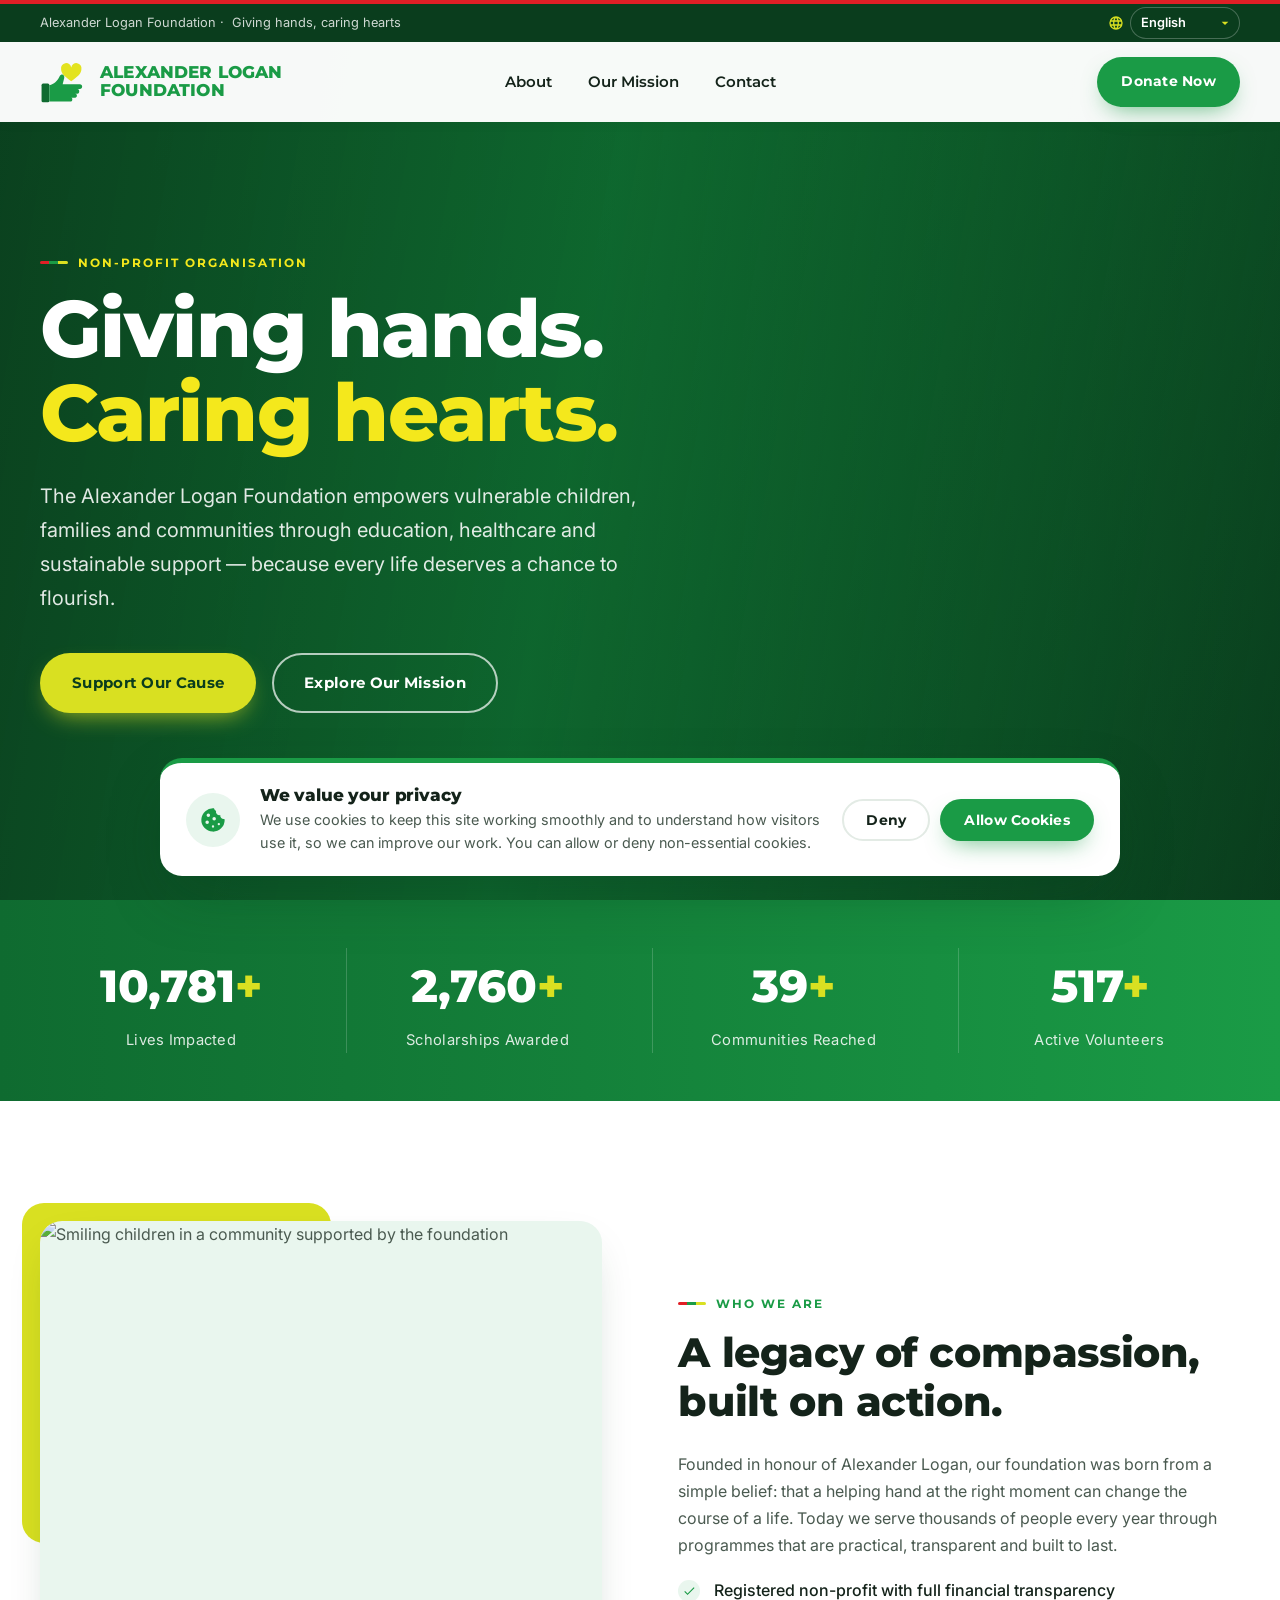
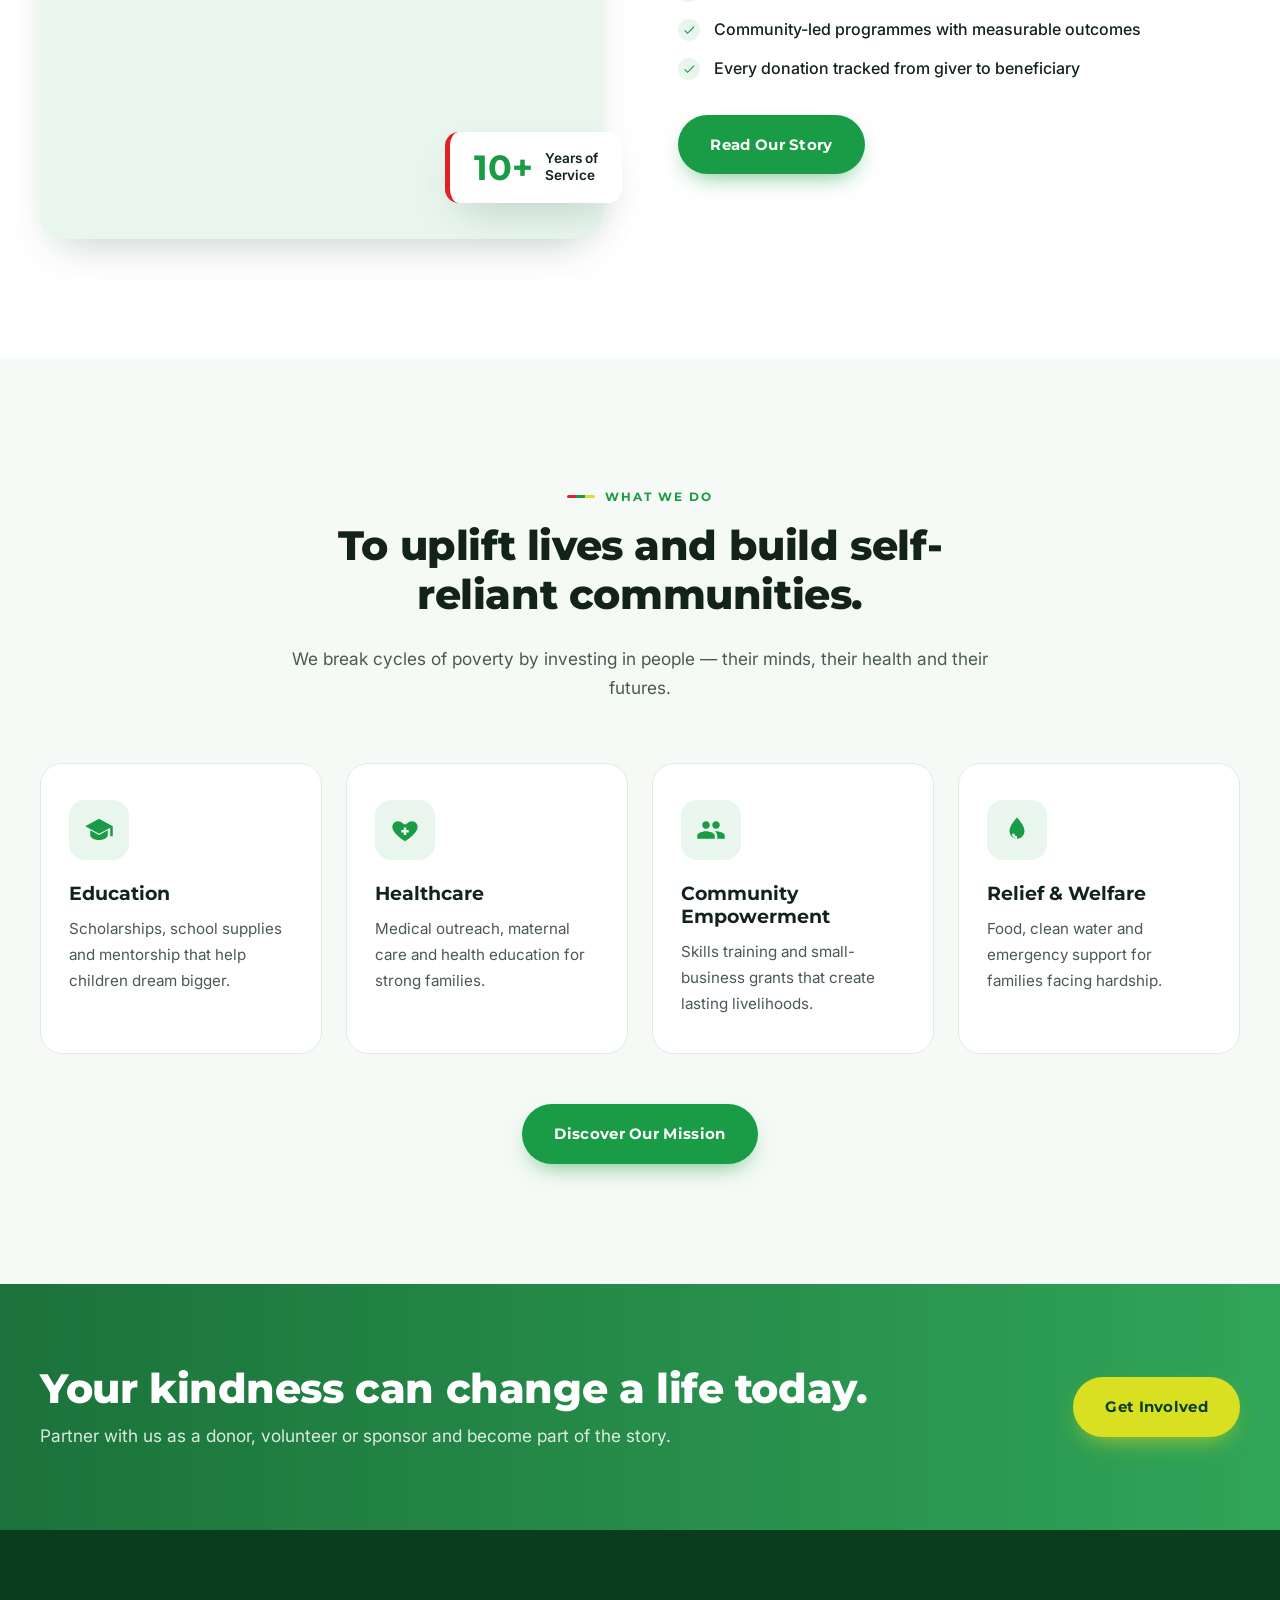
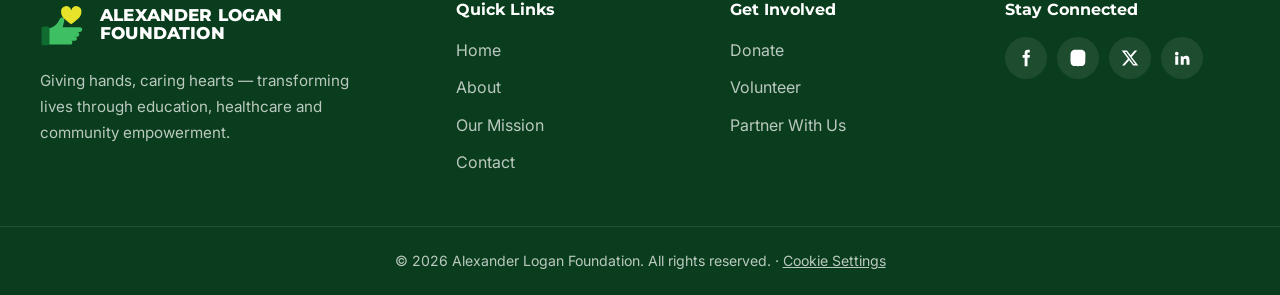
==== commit 75012054: "Add auto translator and real crypto wallet addresses - Language bar above the navbar with Google Tra" ====
--- a/index.html
+++ b/index.html
@@ -16,6 +16,17 @@
 
   <!-- ============ NAVBAR ============ -->
   <header class="navbar" id="navbar">
+    <div class="topbar">
+      <div class="container topbar-inner">
+        <p class="topbar-note"><span class="notranslate">Alexander Logan Foundation &middot;</span> Giving hands, caring hearts</p>
+        <div class="lang-switch">
+          <svg class="lang-globe" viewBox="0 0 24 24" aria-hidden="true"><path d="M12 2a10 10 0 1 0 0 20 10 10 0 0 0 0-20zm6.9 6h-2.9a15.6 15.6 0 0 0-1.4-3.6A8 8 0 0 1 18.9 8zM12 4c.8 1.2 1.5 2.5 1.9 4h-3.8c.4-1.5 1.1-2.8 1.9-4zM4.3 14a8.2 8.2 0 0 1 0-4h3.4a16.5 16.5 0 0 0 0 4H4.3zm.8 2h2.9c.3 1.3.8 2.5 1.4 3.6A8 8 0 0 1 5.1 16zM8 8H5.1a8 8 0 0 1 4.3-3.6C8.8 5.5 8.3 6.7 8 8zm4 12c-.8-1.2-1.5-2.5-1.9-4h3.8c-.4 1.5-1.1 2.8-1.9 4zm2.3-6H9.7a14.7 14.7 0 0 1 0-4h4.6a14.7 14.7 0 0 1 0 4zm.3 5.6c.6-1.1 1.1-2.3 1.4-3.6h2.9a8 8 0 0 1-4.3 3.6zm1.7-5.6a16.5 16.5 0 0 0 0-4h3.4a8.2 8.2 0 0 1 0 4h-3.4z"/></svg>
+          <label for="langSelect" class="sr-only">Choose language</label>
+          <select id="langSelect" class="lang-select notranslate" translate="no"></select>
+        </div>
+      </div>
+      <div id="google_translate_element" hidden></div>
+    </div>
     <div class="container nav-inner">
       <a href="index.html" class="brand" aria-label="Alexander Logan Foundation home">
         <svg class="brand-mark" viewBox="0 0 64 64" aria-hidden="true">
--- a/css/style.css
+++ b/css/style.css
@@ -26,13 +26,14 @@
   --font-head: "Montserrat", system-ui, sans-serif;
   --font-body: "Inter", system-ui, sans-serif;
   --nav-h: 80px;
+  --topbar-h: 38px;
 }
 
 *,
 *::before,
 *::after { box-sizing: border-box; }
 
-html { scroll-behavior: smooth; scroll-padding-top: var(--nav-h); }
+html { scroll-behavior: smooth; scroll-padding-top: calc(var(--nav-h) + var(--topbar-h)); }
 
 body {
   margin: 0;
@@ -113,7 +114,6 @@
   position: fixed;
   inset: 0 0 auto 0;
   z-index: 100;
-  height: var(--nav-h);
   background: rgba(255,255,255,.97);
   border-top: 4px solid var(--red);
   box-shadow: var(--shadow-sm);
@@ -121,7 +121,8 @@
 }
 .navbar.scrolled { --nav-h: 70px; box-shadow: 0 6px 24px rgba(10,61,29,.1); }
 .nav-inner {
-  height: 100%;
+  height: var(--nav-h);
+  transition: height .3s ease;
   display: grid;
   grid-template-columns: 1fr auto 1fr;
   align-items: center;
@@ -192,6 +193,45 @@
 .nav-toggle.open span:nth-child(2) { opacity: 0; }
 .nav-toggle.open span:nth-child(3) { transform: translateY(-8.5px) rotate(-45deg); }
 
+/* ---------- Top bar & translator ---------- */
+.topbar {
+  height: var(--topbar-h);
+  background: var(--green-deep);
+  color: rgba(255,255,255,.8);
+  font-size: .8rem;
+}
+.topbar-inner { height: 100%; display: flex; align-items: center; justify-content: space-between; gap: 16px; }
+.topbar-note { margin: 0; white-space: nowrap; overflow: hidden; text-overflow: ellipsis; }
+.topbar-note .notranslate { margin-right: .35em; }
+.lang-switch { display: flex; align-items: center; gap: 6px; margin-left: auto; }
+.lang-globe { width: 16px; height: 16px; fill: var(--lime); flex-shrink: 0; }
+.lang-select {
+  appearance: none;
+  -webkit-appearance: none;
+  padding: 4px 26px 4px 10px;
+  border: 1px solid rgba(255,255,255,.25);
+  border-radius: 50px;
+  background: transparent url("data:image/svg+xml,%3Csvg xmlns='http://www.w3.org/2000/svg' viewBox='0 0 24 24'%3E%3Cpath fill='%23d9e021' d='M7 10l5 5 5-5z'/%3E%3C/svg%3E") right 6px center / 16px no-repeat;
+  color: #fff;
+  font: inherit;
+  font-weight: 600;
+  cursor: pointer;
+}
+.lang-select:hover, .lang-select:focus { border-color: var(--lime); outline: none; }
+.lang-select option { color: var(--ink); background: #fff; }
+.sr-only { position: absolute; width: 1px; height: 1px; overflow: hidden; clip: rect(0 0 0 0); white-space: nowrap; }
+
+/* Hide Google Translate's own banner, tooltip and highlight */
+#google_translate_element,
+.skiptranslate iframe,
+iframe.skiptranslate,
+.goog-te-banner-frame,
+#goog-gt-tt,
+.goog-te-balloon-frame { display: none !important; }
+body { top: 0 !important; }
+.goog-text-highlight { background: none !important; box-shadow: none !important; }
+font { background: transparent !important; box-shadow: none !important; }
+
 /* ---------- Hero (full width) ---------- */
 .hero {
   position: relative;
@@ -200,7 +240,7 @@
   min-height: 100svh;
   display: flex;
   align-items: center;
-  padding: calc(var(--nav-h) + 40px) 0 100px;
+  padding: calc(var(--nav-h) + var(--topbar-h) + 40px) 0 100px;
   overflow: hidden;
   color: #fff;
   background: var(--green-deep);
@@ -520,7 +560,7 @@
   min-height: 62vh;
   display: flex;
   align-items: center;
-  padding: calc(var(--nav-h) + 60px) 0 80px;
+  padding: calc(var(--nav-h) + var(--topbar-h) + 60px) 0 80px;
   color: #fff;
   background:
     linear-gradient(100deg, rgba(10,61,29,.93) 0%, rgba(15,107,48,.8) 50%, rgba(10,61,29,.45) 100%),
@@ -1354,7 +1394,7 @@
   .nav-toggle { display: flex; }
   .nav-links {
     position: fixed;
-    top: var(--nav-h);
+    top: calc(var(--nav-h) + var(--topbar-h));
     left: 0; right: 0;
     flex-direction: column;
     align-items: stretch;
@@ -1398,6 +1438,7 @@
 }
 
 @media (max-width: 560px) {
+  .topbar-note { display: none; }
   .container { width: calc(100% - 32px); }
   .brand-mark { width: 42px; height: 42px; }
   .brand-line1, .brand-line2 { font-size: .9rem; }
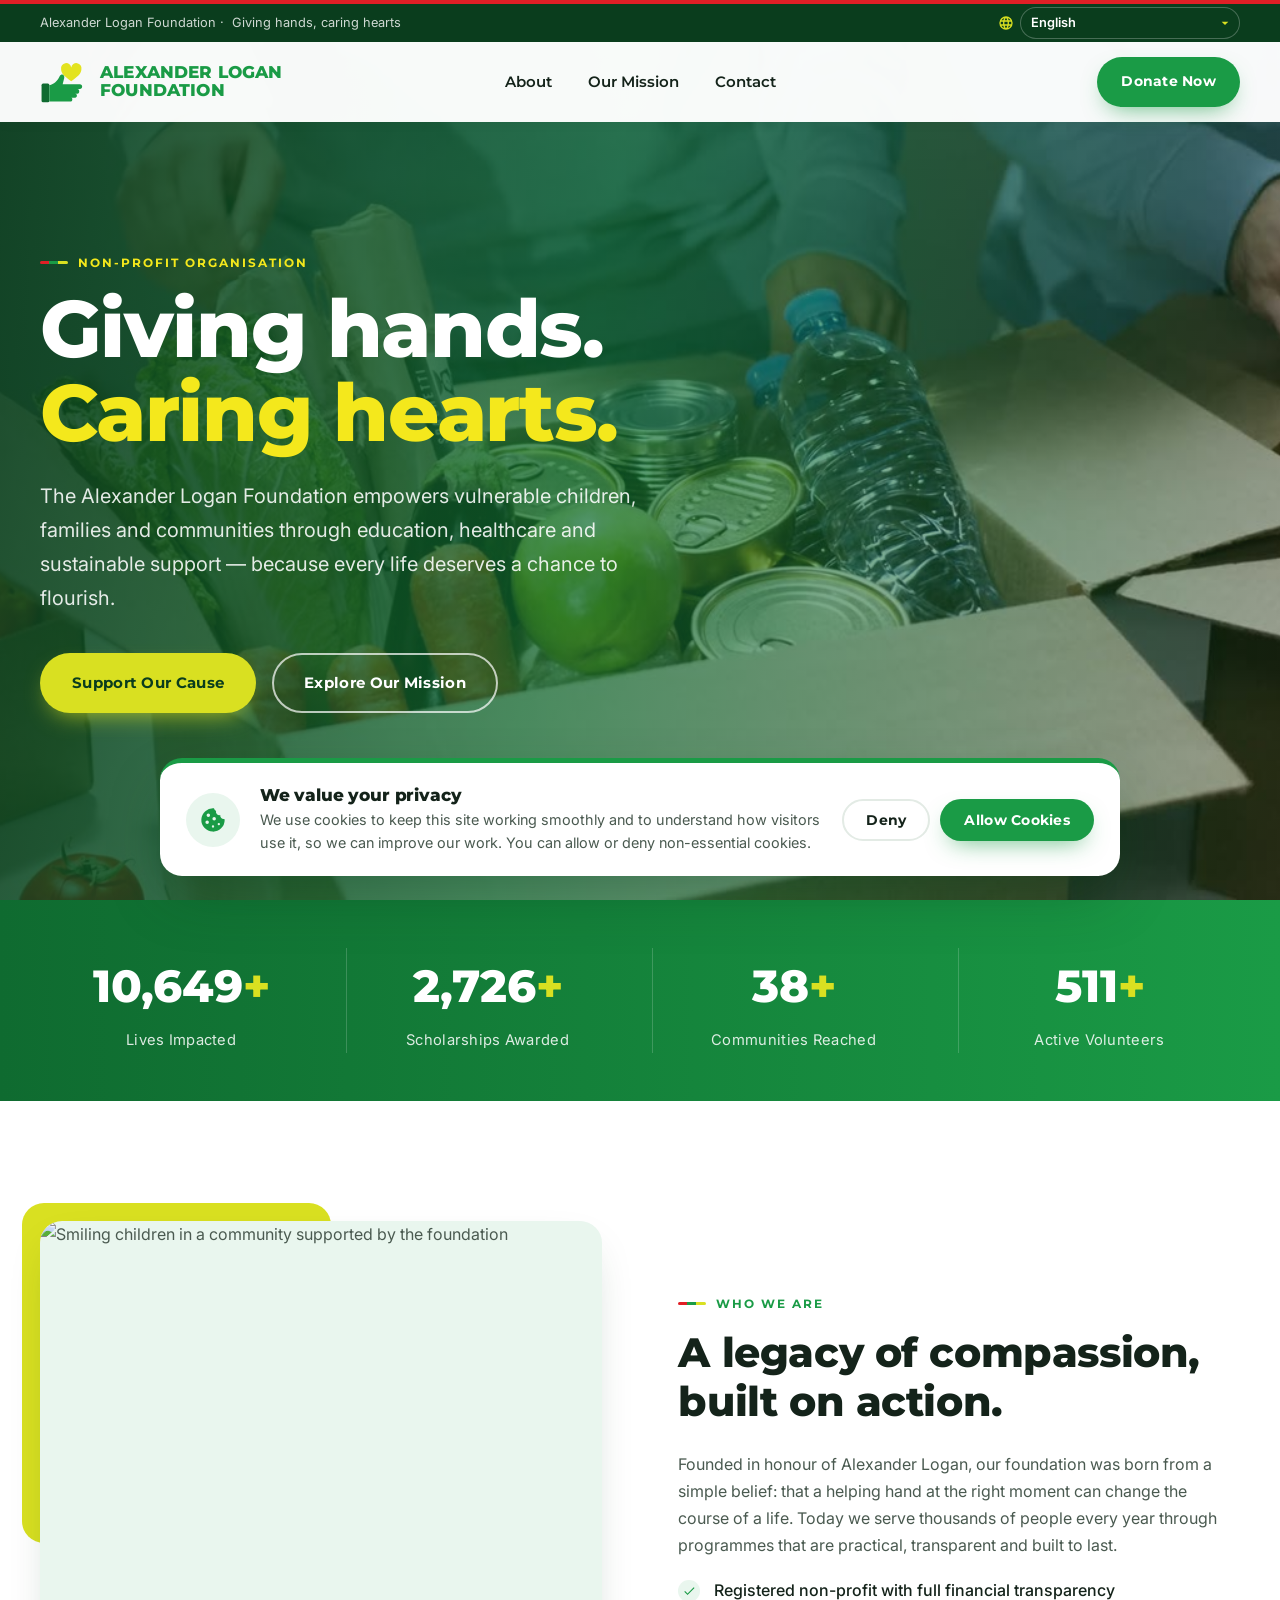
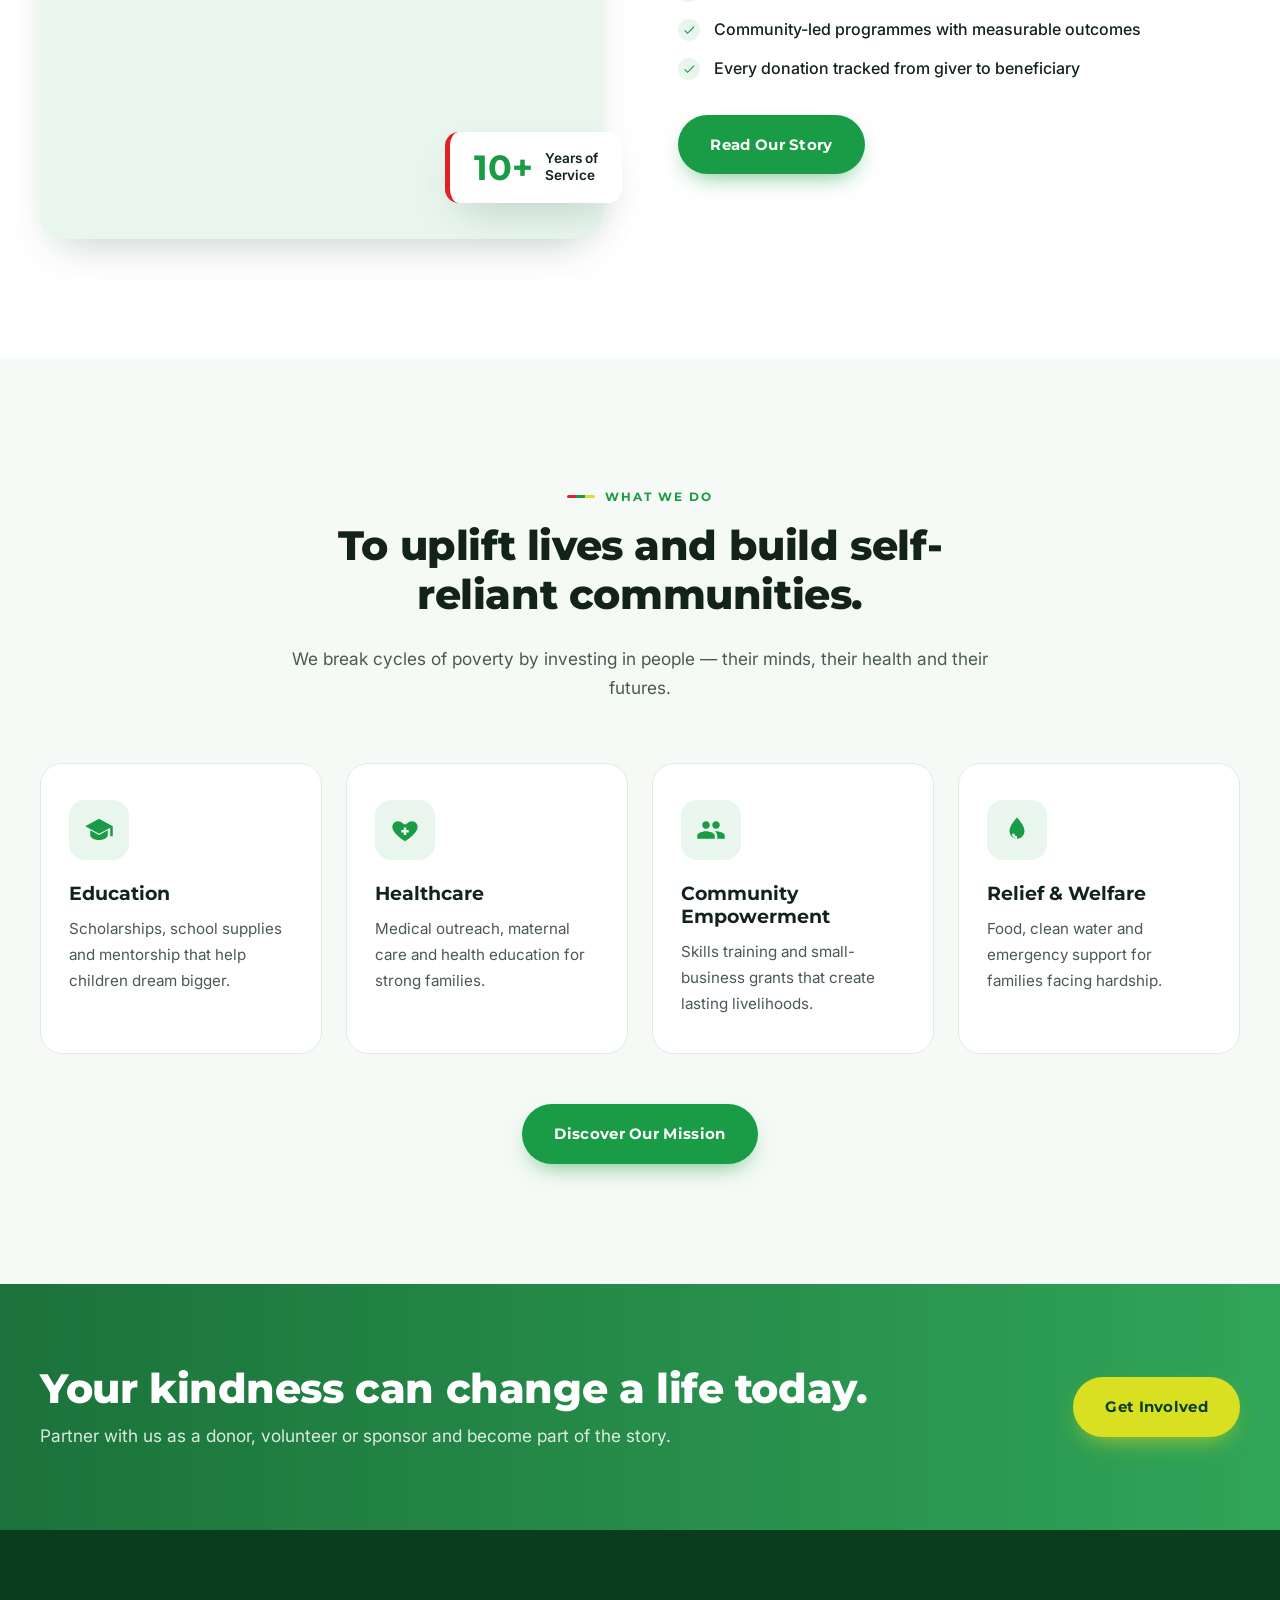
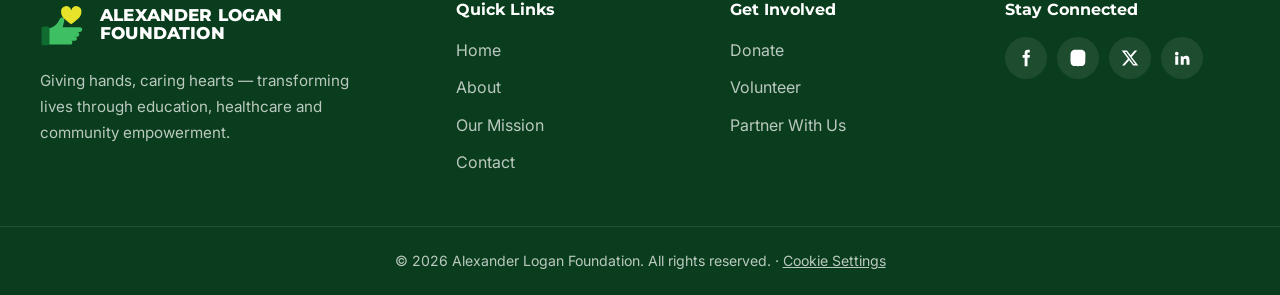
==== commit f6bacfbf: "Add hero video and expand translator to 98 languages - Home hero now plays a looping, muted video of" ====
--- a/index.html
+++ b/index.html
@@ -54,7 +54,12 @@
   <main>
     <!-- ============ HERO (full width) ============ -->
     <section class="hero" id="home">
-      <div class="hero-bg" role="img" aria-label="Volunteers joining hands in a community"></div>
+      <div class="hero-bg">
+        <video class="hero-video" id="heroVideo" autoplay muted loop playsinline preload="auto"
+               poster="assets/videos/hero-poster.jpg" aria-hidden="true">
+          <source src="assets/videos/hero-food-donation.mp4" type="video/mp4" />
+        </video>
+      </div>
       <div class="hero-overlay"></div>
       <div class="container hero-content">
         <span class="eyebrow eyebrow-light">Non-Profit Organisation</span>
--- a/css/style.css
+++ b/css/style.css
@@ -216,7 +216,10 @@
   font: inherit;
   font-weight: 600;
   cursor: pointer;
-}
+  max-width: 220px;
+  text-overflow: ellipsis;
+}
+@media (max-width: 560px) { .lang-select { max-width: 170px; } }
 .lang-select:hover, .lang-select:focus { border-color: var(--lime); outline: none; }
 .lang-select option { color: var(--ink); background: #fff; }
 .sr-only { position: absolute; width: 1px; height: 1px; overflow: hidden; clip: rect(0 0 0 0); white-space: nowrap; }
@@ -248,18 +251,31 @@
 .hero-bg {
   position: absolute;
   inset: 0;
+  overflow: hidden;
   background:
-    url("https://images.unsplash.com/photo-1488521787991-ed7bbaae773c?auto=format&fit=crop&w=2000&q=80") center / cover no-repeat,
+    url("../assets/videos/hero-poster.jpg") center / cover no-repeat,
     linear-gradient(135deg, var(--green-dark), var(--green-deep));
-  transform: scale(1.06);
-  animation: heroZoom 18s ease-out forwards;
-}
-@keyframes heroZoom { to { transform: scale(1); } }
+}
+.hero-video {
+  position: absolute;
+  inset: 0;
+  width: 100%;
+  height: 100%;
+  object-fit: cover;
+  object-position: center;
+}
 .hero-overlay {
   position: absolute;
   inset: 0;
   background:
-    linear-gradient(100deg, rgba(10,61,29,.94) 0%, rgba(15,107,48,.78) 45%, rgba(10,61,29,.35) 100%);
+    linear-gradient(100deg, rgba(10,61,29,.92) 0%, rgba(15,107,48,.72) 45%, rgba(10,61,29,.25) 100%);
+}
+@media (max-width: 860px) {
+  /* Text spans the full width on small screens, so keep the overlay even */
+  .hero-overlay { background: linear-gradient(180deg, rgba(10,61,29,.82), rgba(10,61,29,.88)); }
+}
+@media (prefers-reduced-motion: reduce) {
+  .hero-video { display: none; }
 }
 .hero-content { position: relative; z-index: 2; max-width: 1200px; }
 .hero h1 {
